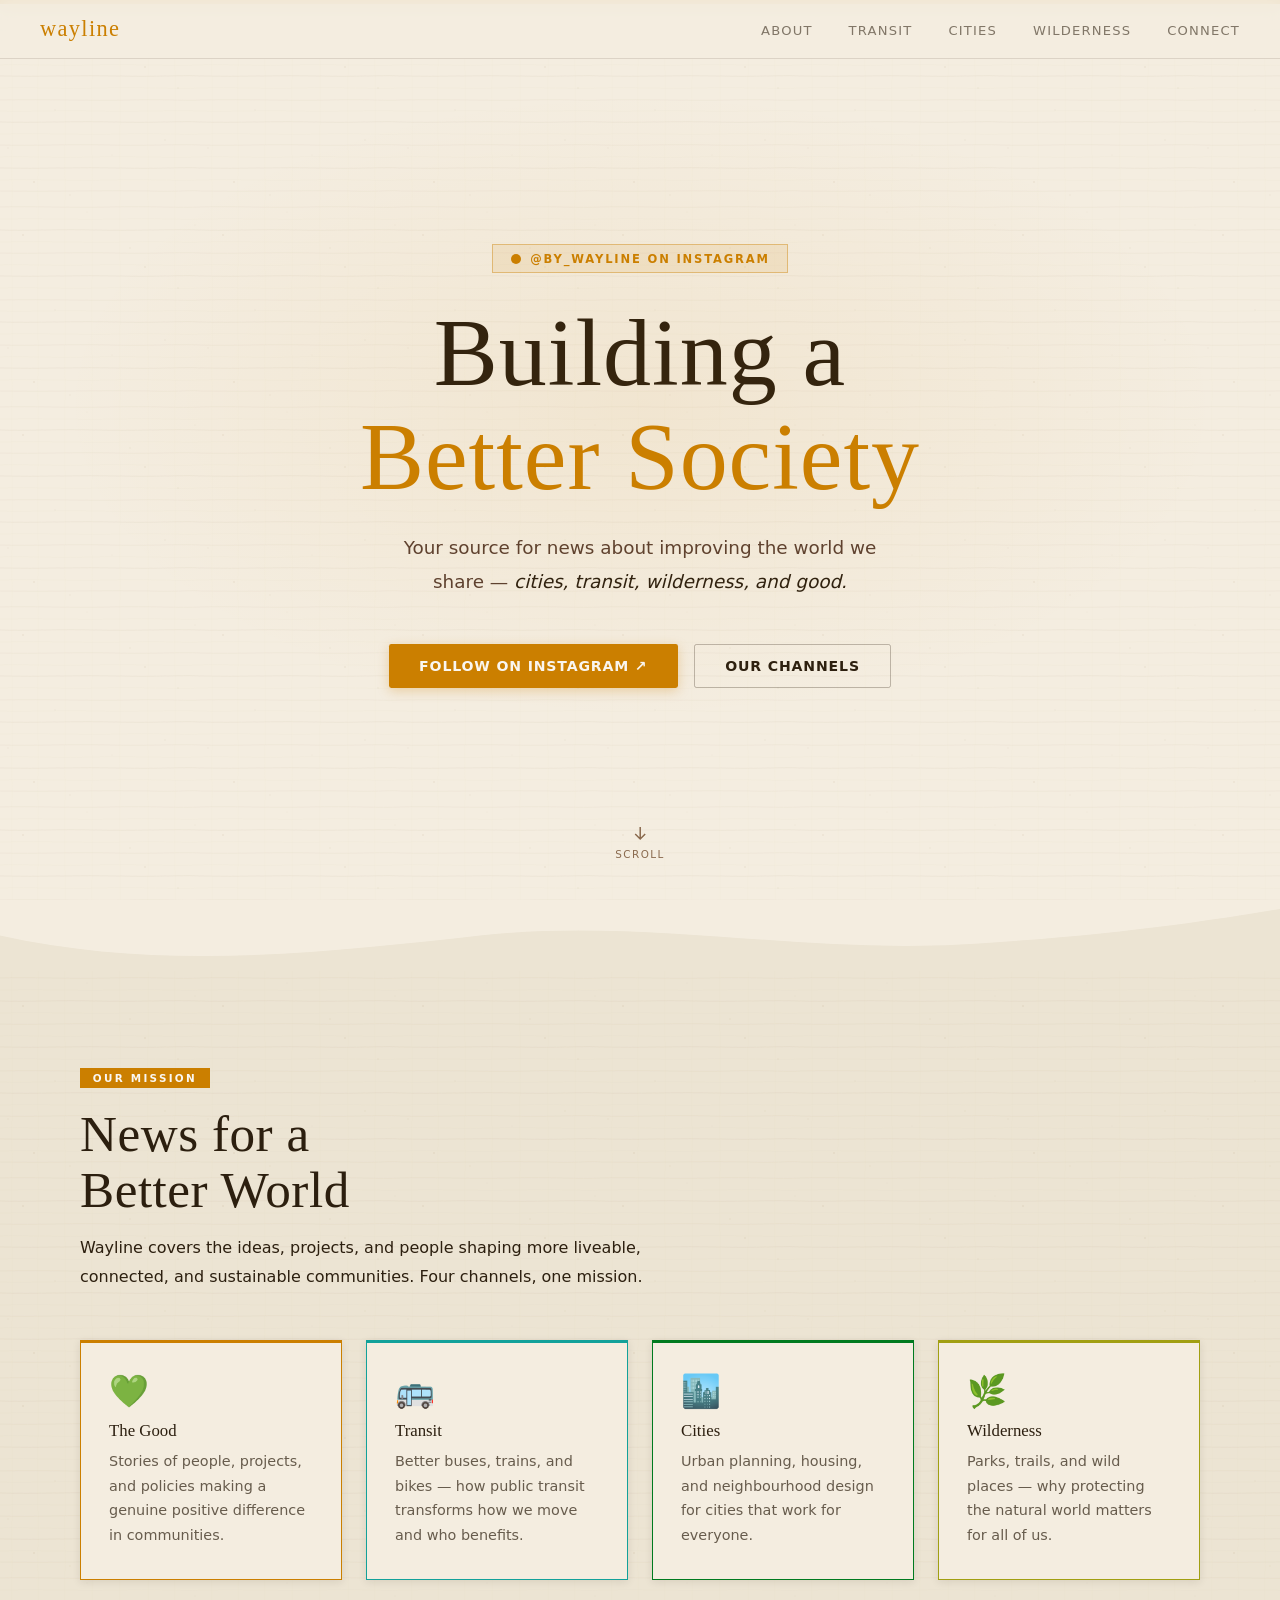
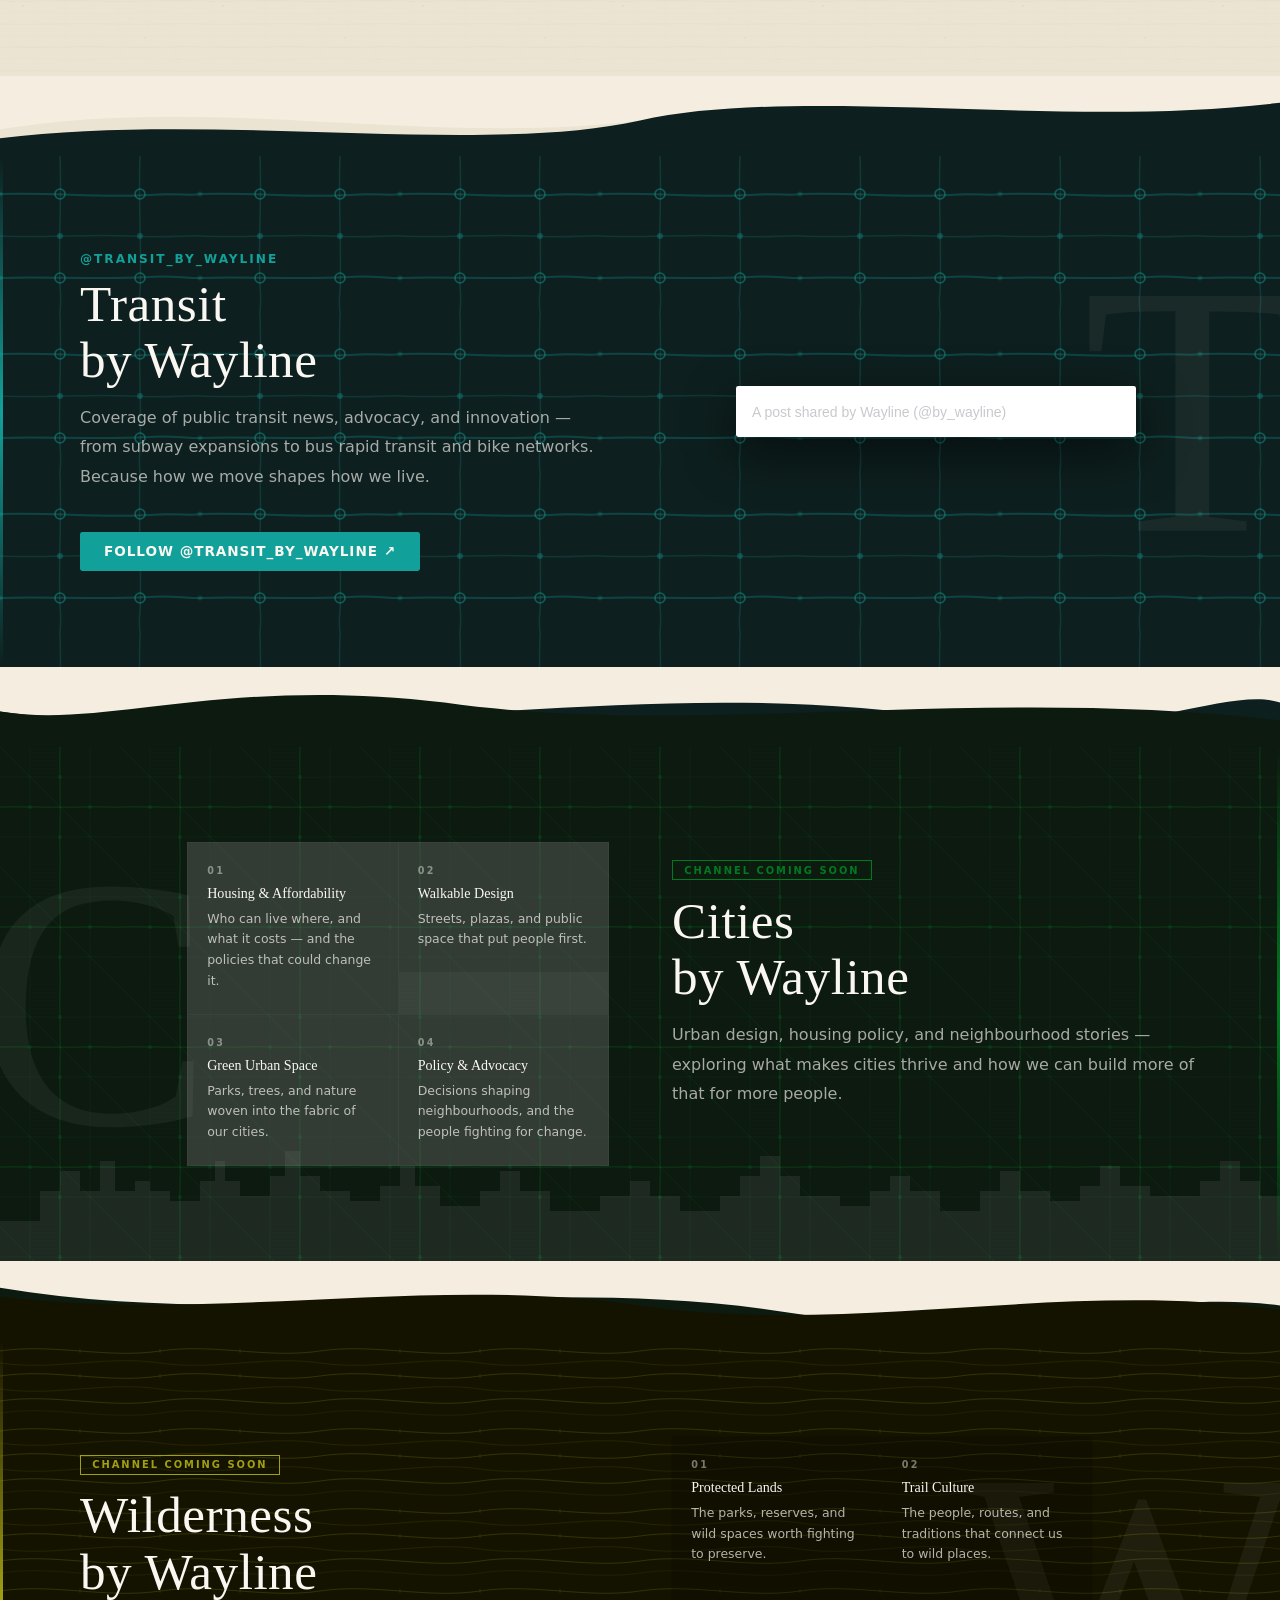
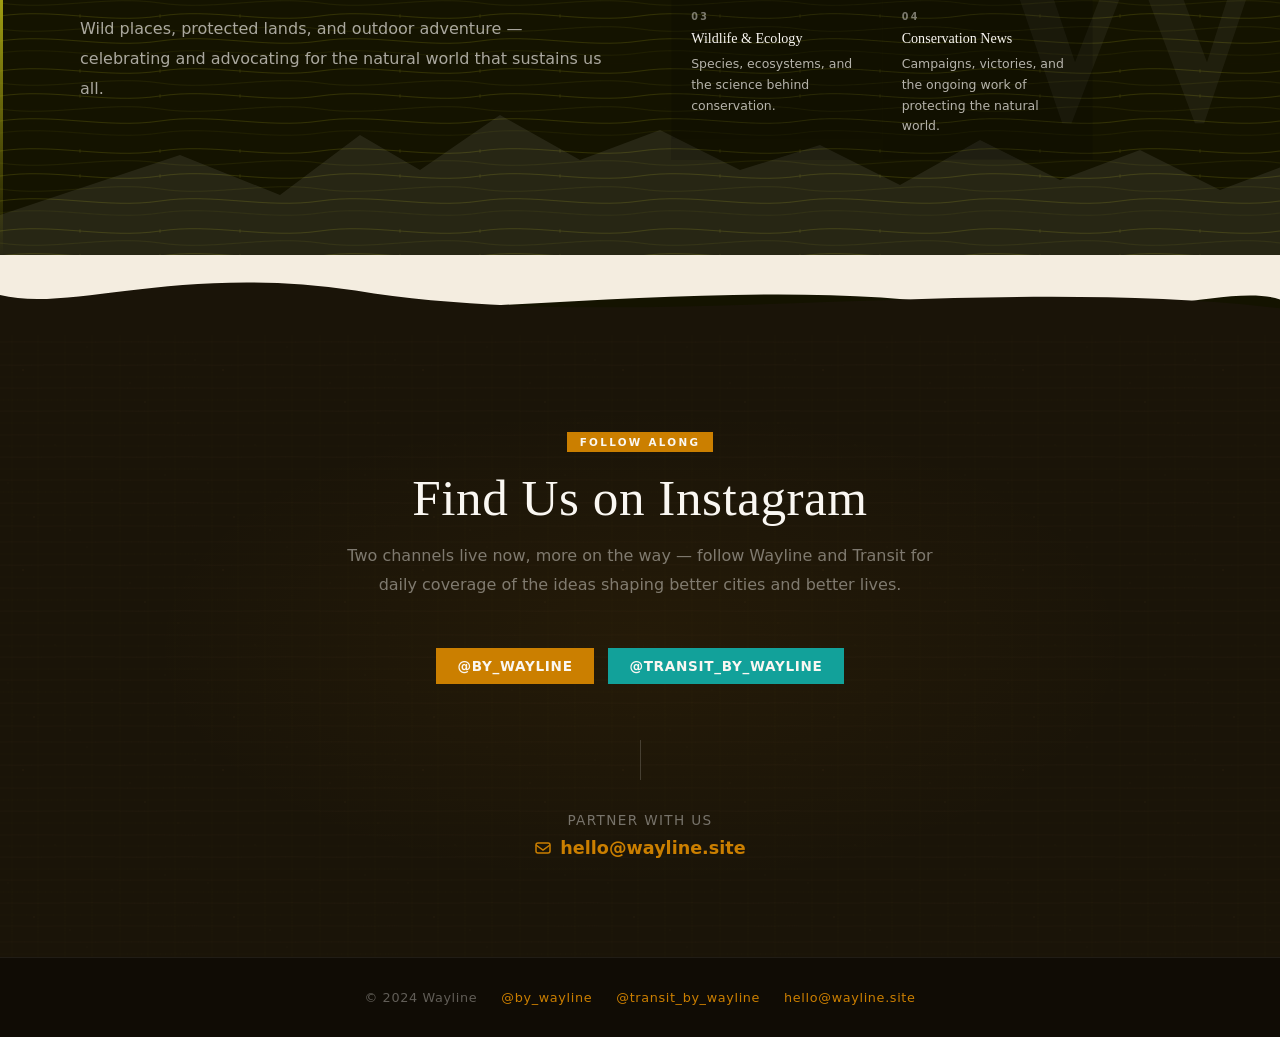
==== index.html @ b436264d "Complete paper-texture redesign: brand accent tokens, Cities/Wilderness content focus, security revi" ====
<!DOCTYPE html>
<html lang="en">
<head>
  <meta charset="UTF-8" />
  <meta name="viewport" content="width=device-width, initial-scale=1.0" />
  <!-- Security headers (where supported via meta) -->
  <meta http-equiv="Content-Security-Policy" content="default-src 'self'; script-src 'self' https://www.instagram.com; style-src 'self' 'unsafe-inline' https://fonts.googleapis.com; font-src 'self' https://fonts.gstatic.com; img-src 'self' https: data:; frame-src https://www.instagram.com; connect-src 'self'; object-src 'none'; base-uri 'self'; form-action 'self';" />
  <meta http-equiv="Referrer-Policy" content="strict-origin-when-cross-origin" />
  <title>Wayline — Building a Better Society</title>
  <meta name="description" content="Your source for news about building a better society 💚💙 — Cities, transit, wilderness, and good." />
  <meta property="og:title"       content="Wayline — Building a Better Society" />
  <meta property="og:description" content="Cities, transit, wilderness, and good. Follow Wayline on Instagram." />
  <meta property="og:url"         content="https://www.wayline.site" />
  <meta property="og:type"        content="website" />
  <link rel="canonical" href="https://www.wayline.site" />
  <link rel="preconnect" href="https://fonts.googleapis.com" />
  <link rel="preconnect" href="https://fonts.gstatic.com" crossorigin />
  <link href="https://fonts.googleapis.com/css2?family=Hermeneus+One&family=Gasoek+One&family=Skranji:wght@400;700&family=DM+Sans:ital,opsz,wght@0,9..40,300;0,9..40,400;0,9..40,500;0,9..40,700;1,9..40,400&display=swap" rel="stylesheet" />
  <link rel="stylesheet" href="style.css" />
</head>
<body>

  <!-- ===== Navigation ===== -->
  <nav>
    <span class="nav-logo">wayline</span>
    <ul class="nav-links">
      <li><a href="#about">About</a></li>
      <li><a href="#transit">Transit</a></li>
      <li><a href="#cities">Cities</a></li>
      <li><a href="#wilderness">Wilderness</a></li>
      <li><a href="#connect">Connect</a></li>
    </ul>
  </nav>

  <!-- ===== Hero ===== -->
  <section class="hero" id="top">
    <span class="hero-badge reveal">
      <svg width="12" height="12" viewBox="0 0 12 12" fill="currentColor" aria-hidden="true"><circle cx="6" cy="6" r="5"/></svg>
      @by_wayline on Instagram
    </span>
    <h1 class="reveal reveal-delay-1">
      Building a<br><span class="accent">Better Society</span>
    </h1>
    <p class="hero-tagline reveal reveal-delay-2">
      Your source for news about improving the world we share —
      <em>cities, transit, wilderness, and good.</em>
    </p>
    <div class="hero-cta reveal reveal-delay-3">
      <a href="https://www.instagram.com/by_wayline" target="_blank" rel="noopener noreferrer" class="btn btn-primary">
        Follow on Instagram ↗
      </a>
      <a href="#about" class="btn btn-ghost">Our Channels</a>
    </div>
    <div class="scroll-hint" aria-hidden="true">
      <svg viewBox="0 0 18 18" fill="none" stroke="currentColor" stroke-width="1.5">
        <path d="M9 3v12M4 10l5 5 5-5"/>
      </svg>
      scroll
    </div>
  </section>

  <!-- Wave: hero → about -->
  <div class="wave" aria-hidden="true">
    <svg viewBox="0 0 1440 80" xmlns="http://www.w3.org/2000/svg" preserveAspectRatio="none">
      <path d="M0,0 L0,40 C180,80 360,60 540,40 C720,20 900,60 1080,50 C1260,40 1380,20 1440,10 L1440,80 L0,80 Z" fill="#ece4d3"/>
    </svg>
  </div>

  <!-- ===== About / Mission ===== -->
  <section class="about" id="about">
    <div class="container">
      <div class="about-header">
        <span class="section-tag reveal" style="background:var(--wayline)">Our Mission</span>
        <h2 class="section-title reveal reveal-delay-1">
          News for a<br>Better World
        </h2>
        <p class="section-sub reveal reveal-delay-2">
          Wayline covers the ideas, projects, and people shaping more liveable, connected, and sustainable communities. Four channels, one mission.
        </p>
      </div>
      <div class="mission-grid">
        <div class="mission-card reveal reveal-delay-1" style="border-color:var(--wayline)">
          <div class="mission-icon">💚</div>
          <h3>The Good</h3>
          <p>Stories of people, projects, and policies making a genuine positive difference in communities.</p>
        </div>
        <div class="mission-card reveal reveal-delay-2" style="border-color:var(--transit)">
          <div class="mission-icon">🚌</div>
          <h3>Transit</h3>
          <p>Better buses, trains, and bikes — how public transit transforms how we move and who benefits.</p>
        </div>
        <div class="mission-card reveal reveal-delay-3" style="border-color:var(--cities)">
          <div class="mission-icon">🏙️</div>
          <h3>Cities</h3>
          <p>Urban planning, housing, and neighbourhood design for cities that work for everyone.</p>
        </div>
        <div class="mission-card reveal reveal-delay-4" style="border-color:var(--wilderness)">
          <div class="mission-icon">🌿</div>
          <h3>Wilderness</h3>
          <p>Parks, trails, and wild places — why protecting the natural world matters for all of us.</p>
        </div>
      </div>
    </div>
  </section>

  <!-- Wave: about → transit -->
  <div class="wave" aria-hidden="true">
    <svg viewBox="0 0 1440 90" xmlns="http://www.w3.org/2000/svg" preserveAspectRatio="none">
      <path d="M0,90 L0,60 C240,20 480,80 720,50 C960,20 1200,70 1440,30 L1440,90 Z" fill="#ece4d3"/>
      <path d="M0,90 L1440,90 L1440,30 C1200,60 900,10 720,50 C540,90 240,40 0,70 Z" fill="#0d1f1e"/>
    </svg>
  </div>

  <!-- ===== Transit by Wayline ===== -->
  <section class="brand-section transit-section" id="transit">
    <span class="brand-deco-letter" aria-hidden="true">T</span>
    <div class="container">
      <div class="brand-info">
        <p class="brand-handle reveal" style="color:var(--bg-transit-accent)">@transit_by_wayline</p>
        <h2 class="section-title transit-title reveal reveal-delay-1">Transit<br>by Wayline</h2>
        <p class="section-sub reveal reveal-delay-2">
          Coverage of public transit news, advocacy, and innovation — from subway expansions to bus rapid transit and bike networks. Because how we move shapes how we live.
        </p>
        <a href="https://www.instagram.com/transit_by_wayline" target="_blank" rel="noopener noreferrer"
           class="brand-link reveal reveal-delay-3" style="background:var(--bg-transit-accent)">
          Follow @transit_by_wayline ↗
        </a>
      </div>
      <div class="brand-embed reveal reveal-delay-2">
        <div class="embed-frame">
          <blockquote class="instagram-media" data-instgrm-captioned
            data-instgrm-permalink="https://www.instagram.com/p/DC-3gw5ss4G/?utm_source=ig_embed&utm_campaign=loading"
            data-instgrm-version="14">
            <div style="padding:16px;">
              <a href="https://www.instagram.com/p/DC-3gw5ss4G/?utm_source=ig_embed&utm_campaign=loading"
                 style="color:#c9c8cd;font-family:Arial,sans-serif;font-size:14px;font-style:normal;font-weight:normal;line-height:17px;text-decoration:none;"
                 target="_blank" rel="noopener noreferrer">A post shared by Wayline (@by_wayline)</a>
            </div>
          </blockquote>
        </div>
      </div>
    </div>
  </section>

  <!-- Wave: transit → cities -->
  <div class="wave" aria-hidden="true">
    <svg viewBox="0 0 1440 90" xmlns="http://www.w3.org/2000/svg" preserveAspectRatio="none">
      <path d="M0,0 L0,50 C360,100 720,0 1080,60 C1260,90 1380,20 1440,40 L1440,90 L0,90 Z" fill="#0d1f1e"/>
      <path d="M0,90 L1440,90 L1440,60 C1100,20 780,80 500,40 C250,10 120,70 0,50 Z" fill="#0d1a10"/>
    </svg>
  </div>

  <!-- ===== Cities by Wayline ===== -->
  <section class="brand-section cities-section flip" id="cities">
    <span class="brand-deco-letter" aria-hidden="true">C</span>

    <!-- Inline skyline silhouette -->
    <svg class="skyline-deco" viewBox="0 0 1440 120" preserveAspectRatio="none" fill="white" xmlns="http://www.w3.org/2000/svg" aria-hidden="true">
      <path d="M0,120 L0,80 L40,80 L40,50 L60,50 L60,30 L80,30 L80,50 L100,50 L100,20 L115,20 L115,50
               L135,50 L135,40 L150,40 L150,50 L170,50 L170,60 L200,60 L200,40 L215,40 L215,20
               L225,20 L225,40 L240,40 L240,55 L270,55 L270,35 L285,35 L285,10 L300,10 L300,35
               L320,35 L320,50 L350,50 L350,60 L380,60 L380,45 L400,45 L400,25 L415,25 L415,45
               L440,45 L440,65 L480,65 L480,50 L500,50 L500,30 L520,30 L520,50 L550,50 L550,70
               L600,70 L600,55 L630,55 L630,40 L650,40 L650,55 L680,55 L680,70 L720,70
               L720,55 L740,55 L740,35 L760,35 L760,15 L780,15 L780,35 L800,35 L800,55
               L840,55 L840,65 L870,65 L870,50 L890,50 L890,35 L910,35 L910,50 L940,50
               L940,70 L980,70 L980,50 L1000,50 L1000,30 L1020,30 L1020,50 L1050,50
               L1050,60 L1080,60 L1080,45 L1100,45 L1100,25 L1120,25 L1120,45 L1150,45
               L1150,55 L1200,55 L1200,40 L1220,40 L1220,20 L1240,20 L1240,40 L1260,40
               L1260,55 L1300,55 L1300,65 L1340,65 L1340,50 L1360,50 L1360,35 L1380,35
               L1380,50 L1400,50 L1400,80 L1440,80 L1440,120 Z"/>
    </svg>

    <div class="container">
      <div class="brand-info">
        <span class="channel-status reveal" style="color:var(--bg-cities-accent)">Channel coming soon</span>
        <h2 class="section-title cities-title reveal reveal-delay-1">Cities<br>by Wayline</h2>
        <p class="section-sub reveal reveal-delay-2">
          Urban design, housing policy, and neighbourhood stories — exploring what makes cities thrive and how we can build more of that for more people.
        </p>
      </div>
      <div class="content-pillars brand-embed reveal reveal-delay-2">
        <div class="pillar">
          <span class="pillar-num">01</span>
          <h4>Housing &amp; Affordability</h4>
          <p>Who can live where, and what it costs — and the policies that could change it.</p>
        </div>
        <div class="pillar">
          <span class="pillar-num">02</span>
          <h4>Walkable Design</h4>
          <p>Streets, plazas, and public space that put people first.</p>
        </div>
        <div class="pillar">
          <span class="pillar-num">03</span>
          <h4>Green Urban Space</h4>
          <p>Parks, trees, and nature woven into the fabric of our cities.</p>
        </div>
        <div class="pillar">
          <span class="pillar-num">04</span>
          <h4>Policy &amp; Advocacy</h4>
          <p>Decisions shaping neighbourhoods, and the people fighting for change.</p>
        </div>
      </div>
    </div>
  </section>

  <!-- Wave: cities → wilderness -->
  <div class="wave" aria-hidden="true">
    <svg viewBox="0 0 1440 90" xmlns="http://www.w3.org/2000/svg" preserveAspectRatio="none">
      <path d="M0,90 L0,30 C300,80 600,10 900,60 C1100,90 1300,30 1440,50 L1440,90 Z" fill="#0d1a10"/>
      <path d="M0,90 L1440,90 L1440,55 C1200,20 960,85 720,50 C480,15 240,70 0,40 Z" fill="#141300"/>
    </svg>
  </div>

  <!-- ===== Wilderness by Wayline ===== -->
  <section class="brand-section wilderness-section" id="wilderness">
    <span class="brand-deco-letter" aria-hidden="true">W</span>

    <!-- Inline mountain silhouette -->
    <svg class="mountain-deco" viewBox="0 0 1440 140" preserveAspectRatio="none" fill="white" xmlns="http://www.w3.org/2000/svg" aria-hidden="true">
      <path d="M0,140 L0,100 L180,40 L280,80 L360,20 L420,55 L500,0 L580,45 L660,15 L740,55
               L820,30 L900,70 L980,25 L1060,65 L1140,35 L1220,75 L1300,45 L1380,85 L1440,60
               L1440,140 Z"/>
    </svg>

    <div class="container">
      <div class="brand-info">
        <span class="channel-status reveal" style="color:var(--bg-wilderness-accent)">Channel coming soon</span>
        <h2 class="section-title reveal reveal-delay-1">Wilderness<br>by Wayline</h2>
        <p class="section-sub reveal reveal-delay-2">
          Wild places, protected lands, and outdoor adventure — celebrating and advocating for the natural world that sustains us all.
        </p>
      </div>
      <div class="content-pillars brand-embed reveal reveal-delay-2">
        <div class="pillar">
          <span class="pillar-num">01</span>
          <h4>Protected Lands</h4>
          <p>The parks, reserves, and wild spaces worth fighting to preserve.</p>
        </div>
        <div class="pillar">
          <span class="pillar-num">02</span>
          <h4>Trail Culture</h4>
          <p>The people, routes, and traditions that connect us to wild places.</p>
        </div>
        <div class="pillar">
          <span class="pillar-num">03</span>
          <h4>Wildlife &amp; Ecology</h4>
          <p>Species, ecosystems, and the science behind conservation.</p>
        </div>
        <div class="pillar">
          <span class="pillar-num">04</span>
          <h4>Conservation News</h4>
          <p>Campaigns, victories, and the ongoing work of protecting the natural world.</p>
        </div>
      </div>
    </div>
  </section>

  <!-- Wave: wilderness → connect -->
  <div class="wave" aria-hidden="true">
    <svg viewBox="0 0 1440 90" xmlns="http://www.w3.org/2000/svg" preserveAspectRatio="none">
      <path d="M0,0 L0,50 C400,100 800,10 1100,60 C1250,85 1380,30 1440,50 L1440,90 L0,90 Z" fill="#141300"/>
      <path d="M0,90 L1440,90 L1440,60 C1100,20 700,90 400,40 C200,10 80,65 0,45 Z" fill="#1a1408"/>
    </svg>
  </div>

  <!-- ===== Connect ===== -->
  <section class="connect-section" id="connect">
    <div class="container reveal">
      <span class="section-tag" style="background:var(--wayline)">Follow Along</span>
      <h2 class="section-title">Find Us on Instagram</h2>
      <p class="section-sub">
        Two channels live now, more on the way — follow Wayline and Transit for daily coverage of the ideas shaping better cities and better lives.
      </p>
      <div class="brands-row">
        <a href="https://www.instagram.com/by_wayline" target="_blank" rel="noopener noreferrer"
           class="brand-chip" style="background:var(--wayline)">
          @by_wayline
        </a>
        <a href="https://www.instagram.com/transit_by_wayline" target="_blank" rel="noopener noreferrer"
           class="brand-chip" style="background:var(--bg-transit-accent)">
          @transit_by_wayline
        </a>
      </div>
      <div class="connect-divider"></div>
      <p style="color:rgba(255,255,255,0.4);font-size:0.85rem;margin-bottom:0.6rem;letter-spacing:0.1em;text-transform:uppercase;">Partner with us</p>
      <a href="mailto:hello@wayline.site" class="email-link">
        <svg width="18" height="18" viewBox="0 0 18 18" fill="none" stroke="currentColor" stroke-width="1.5" aria-hidden="true">
          <rect x="2" y="4" width="14" height="10" rx="2"/>
          <path d="M2 6l7 5 7-5"/>
        </svg>
        hello@wayline.site
      </a>
    </div>
  </section>

  <!-- ===== Footer ===== -->
  <footer>
    <div class="footer-row">
      <span>© 2024 Wayline</span>
      <a href="https://www.instagram.com/by_wayline" target="_blank" rel="noopener noreferrer">@by_wayline</a>
      <a href="https://www.instagram.com/transit_by_wayline" target="_blank" rel="noopener noreferrer">@transit_by_wayline</a>
      <a href="mailto:hello@wayline.site">hello@wayline.site</a>
    </div>
  </footer>

  <!-- Instagram embed script -->
  <script async src="https://www.instagram.com/embed.js"></script>
  <!-- Scroll-reveal (external for CSP compliance) -->
  <script src="main.js" defer></script>

</body>
</html>
---- style.css ----
/* ============================================================
   WAYLINE.SITE  —  Main Stylesheet
   Paper-texture / architectural / grassroots aesthetic
   Brand colours:
     Wayline     #CB7F00
     Transit     #12A19A
     Cities      #007A1F
     Wilderness  #A19F12
   ============================================================ */

/* === Fonts === */
@import url('https://fonts.googleapis.com/css2?family=Hermeneus+One&family=Gasoek+One&family=Skranji:wght@400;700&family=DM+Sans:ital,opsz,wght@0,9..40,300;0,9..40,400;0,9..40,500;0,9..40,700;1,9..40,400&display=swap');

/* === Design tokens === */
:root {
  --wayline:       #CB7F00;
  --wayline-dark:  #9a5f00;
  --transit:       #12A19A;
  --transit-dark:  #0b6e69;
  --cities:        #007A1F;
  --cities-dark:   #005015;
  --wilderness:    #A19F12;
  --wilderness-dark: #6e6c0b;

  /* Paper palette */
  --paper:         #f4ede0;
  --paper-mid:     #ece4d3;
  --paper-dark:    #e0d5be;
  --ink:           #2c1f0f;
  --ink-mid:       #5c4030;
  --ink-light:     #8a6a4e;

  /* Section backgrounds (hard-coded brand darks) */
  --bg-hero:       #f4ede0;
  --bg-about:      #ece4d3;
  --bg-transit:    #0d1f1e;
  --bg-cities:     #0d1a10;
  --bg-wilderness: #141300;
  --bg-connect:    #1a1408;

  /* Brand accent colours (used for edge bars, buttons, handles) */
  --bg-transit-accent:    #12A19A;
  --bg-cities-accent:     #007A1F;
  --bg-wilderness-accent: #A19F12;

  --light: #f4ede0;
  --white: #faf7f2;
  --dark:  #2c1f0f;

  /* Hermeneus One — core Wayline display font */
  --font-display:  'Hermeneus One', Georgia, 'Times New Roman', serif;
  /* Gasoek One — Transit section */
  --font-transit:  'Gasoek One', 'Hermeneus One', serif;
  /* Skranji — Cities section (bold urban stencil; update if a specific typeface is confirmed) */
  --font-cities:   'Skranji', 'Hermeneus One', serif;
  /* DM Sans — body copy */
  --font-body:     'DM Sans', system-ui, sans-serif;

  /* Slightly less aggressive radii for an architectural/editorial feel */
  --radius-sm: 0.15rem;
  --radius:    0.35rem;
  --radius-lg: 0.6rem;

  --shadow-sm: 0 2px 8px rgba(44,31,15,0.10);
  --shadow:    0 6px 20px rgba(44,31,15,0.14);
  --shadow-lg: 0 16px 40px rgba(44,31,15,0.2);
}

/* === Reset === */
*, *::before, *::after { box-sizing: border-box; margin: 0; padding: 0; }
html { scroll-behavior: smooth; }
body {
  font-family: var(--font-body);
  background: var(--paper);
  color: var(--ink);
  overflow-x: hidden;
}
a { color: inherit; text-decoration: none; }
img, svg { display: block; }

/* ============================================================
   NAVIGATION  — parchment / editorial masthead
   ============================================================ */
nav {
  position: fixed;
  inset: 0 0 auto 0;
  z-index: 200;
  display: flex;
  align-items: center;
  justify-content: space-between;
  padding: 1rem 2.5rem;
  background: rgba(244,237,224,0.93);
  backdrop-filter: blur(8px);
  border-bottom: 1.5px solid rgba(44,31,15,0.12);
}

.nav-logo {
  font-family: var(--font-display);
  font-size: 1.4rem;
  font-weight: 400;
  letter-spacing: 0.06em;
  color: var(--wayline);
}

.nav-links {
  display: flex;
  gap: 2.25rem;
  list-style: none;
}

.nav-links a {
  font-family: var(--font-body);
  font-size: 0.82rem;
  font-weight: 500;
  letter-spacing: 0.09em;
  color: rgba(44,31,15,0.58);
  transition: color 0.2s;
  text-transform: uppercase;
}
.nav-links a:hover { color: var(--wayline); }

/* ============================================================
   REVEAL ANIMATION (IntersectionObserver)
   ============================================================ */
.reveal {
  opacity: 0;
  transform: translateY(22px);
  transition: opacity 0.8s cubic-bezier(0.22,1,0.36,1),
              transform 0.8s cubic-bezier(0.22,1,0.36,1);
}
.reveal.visible { opacity: 1; transform: none; }
.reveal-delay-1 { transition-delay: 0.1s; }
.reveal-delay-2 { transition-delay: 0.22s; }
.reveal-delay-3 { transition-delay: 0.36s; }
.reveal-delay-4 { transition-delay: 0.5s; }

/* ============================================================
   HERO  — warm paper with dark ink
   ============================================================ */
.hero {
  position: relative;
  min-height: 100vh;
  background-color: var(--bg-hero);
  background-image: url('patterns/hero.svg');
  background-repeat: repeat;
  background-size: 200px 200px;
  display: flex;
  flex-direction: column;
  align-items: center;
  justify-content: center;
  text-align: center;
  padding: 7rem 2rem 5rem;
  overflow: hidden;
}

/* Warm amber wash from above */
.hero::before {
  content: '';
  position: absolute;
  inset: 0;
  background: radial-gradient(ellipse 65% 50% at 50% 45%,
    rgba(203,127,0,0.07) 0%,
    transparent 70%);
  pointer-events: none;
}

/* Amber rule at top — like a broadsheet masthead line */
.hero::after {
  content: '';
  position: absolute;
  top: 0; left: 0; right: 0;
  height: 4px;
  background: var(--wayline);
}

.hero-badge {
  display: inline-flex;
  align-items: center;
  gap: 0.5rem;
  background: rgba(203,127,0,0.1);
  border: 1.5px solid rgba(203,127,0,0.4);
  color: var(--wayline);
  font-family: var(--font-body);
  font-size: 0.72rem;
  font-weight: 600;
  letter-spacing: 0.16em;
  text-transform: uppercase;
  padding: 0.4rem 1.1rem;
  border-radius: 0;
  margin-bottom: 1.75rem;
}

.hero h1 {
  font-family: var(--font-display);
  font-size: clamp(2.8rem, 8vw, 6rem);
  font-weight: 400;
  color: var(--ink);
  line-height: 1.08;
  letter-spacing: 0.01em;
  margin-bottom: 1.4rem;
}

.hero h1 .accent { color: var(--wayline); }

.hero-tagline {
  font-size: clamp(0.95rem, 2vw, 1.15rem);
  color: var(--ink-mid);
  max-width: 500px;
  line-height: 1.85;
  margin-bottom: 2.8rem;
}

.hero-tagline em {
  font-style: italic;
  color: var(--ink);
}

.hero-cta {
  display: flex;
  gap: 1rem;
  flex-wrap: wrap;
  justify-content: center;
}

/* Scroll indicator */
.scroll-hint {
  position: absolute;
  bottom: 2.5rem;
  left: 50%;
  transform: translateX(-50%);
  display: flex;
  flex-direction: column;
  align-items: center;
  gap: 0.4rem;
  color: var(--ink-light);
  font-size: 0.65rem;
  letter-spacing: 0.14em;
  text-transform: uppercase;
  animation: bounce 2.2s ease-in-out infinite;
}
.scroll-hint svg { width: 18px; height: 18px; }

@keyframes bounce {
  0%, 100% { transform: translateX(-50%) translateY(0); }
  50%        { transform: translateX(-50%) translateY(7px); }
}

/* ============================================================
   BUTTONS
   ============================================================ */
.btn {
  display: inline-flex;
  align-items: center;
  gap: 0.5rem;
  padding: 0.82rem 1.9rem;
  border-radius: var(--radius-sm);
  font-family: var(--font-body);
  font-weight: 600;
  font-size: 0.88rem;
  letter-spacing: 0.06em;
  transition: transform 0.2s, box-shadow 0.2s, background 0.2s;
  cursor: pointer;
  text-transform: uppercase;
}
.btn:hover { transform: translateY(-2px); }

.btn-primary {
  background: var(--wayline);
  color: var(--white);
  box-shadow: 0 3px 12px rgba(203,127,0,0.28);
}
.btn-primary:hover {
  background: #d98a00;
  box-shadow: 0 6px 20px rgba(203,127,0,0.38);
}

.btn-ghost {
  border: 1.5px solid rgba(44,31,15,0.28);
  color: var(--ink);
  background: transparent;
}
.btn-ghost:hover {
  border-color: var(--wayline);
  color: var(--wayline);
}

/* ============================================================
   WAVE DIVIDERS
   ============================================================ */
.wave { display: block; width: 100%; overflow: hidden; line-height: 0; }
.wave svg { display: block; width: 100%; }

/* ============================================================
   UTILITY
   ============================================================ */
.container { max-width: 1120px; margin: 0 auto; }

.section-tag {
  display: inline-block;
  font-family: var(--font-body);
  font-size: 0.65rem;
  font-weight: 700;
  letter-spacing: 0.22em;
  text-transform: uppercase;
  padding: 0.25rem 0.8rem;
  border-radius: 0;
  margin-bottom: 1.1rem;
  color: var(--white);
}

.section-title {
  font-family: var(--font-display);
  font-size: clamp(2rem, 5vw, 3.2rem);
  font-weight: 400;
  line-height: 1.1;
  letter-spacing: 0.01em;
  margin-bottom: 0.9rem;
}

.section-sub {
  font-size: 1rem;
  line-height: 1.85;
  max-width: 600px;
  opacity: 0.8;
  margin-bottom: 2.5rem;
}

/* ============================================================
   ABOUT / MISSION  — paper mid-tone
   ============================================================ */
.about {
  padding: 6rem 2rem;
  background: var(--bg-about);
  background-image: url('patterns/hero.svg');
  background-repeat: repeat;
  background-size: 200px 200px;
  position: relative;
}

.about-header { margin-bottom: 3rem; }

.mission-grid {
  display: grid;
  grid-template-columns: repeat(auto-fit, minmax(230px, 1fr));
  gap: 1.5rem;
}

.mission-card {
  background: var(--paper);
  border-radius: 0;
  padding: 2rem 1.75rem;
  box-shadow: var(--shadow-sm);
  border-top: 3px solid var(--wayline);
  border-left: 1px solid rgba(44,31,15,0.1);
  border-right: 1px solid rgba(44,31,15,0.1);
  border-bottom: 1px solid rgba(44,31,15,0.1);
  position: relative;
  overflow: hidden;
  transition: transform 0.25s, box-shadow 0.25s;
}
.mission-card:hover { transform: translateY(-4px); box-shadow: var(--shadow); }

.mission-icon { font-size: 2rem; margin-bottom: 0.9rem; line-height: 1; }
.mission-card h3 {
  font-family: var(--font-display);
  font-size: 1.05rem;
  font-weight: 400;
  margin-bottom: 0.5rem;
  color: var(--ink);
}
.mission-card p { font-size: 0.9rem; line-height: 1.7; opacity: 0.7; }

/* ============================================================
   BRAND SECTIONS  (shared base)
   ============================================================ */
.brand-section {
  position: relative;
  padding: 6rem 2rem;
  overflow: hidden;
}

/* Paper grain overlay on dark brand sections */
.brand-section::after {
  content: '';
  position: absolute;
  inset: 0;
  background-image: url('patterns/hero.svg');
  background-repeat: repeat;
  background-size: 200px 200px;
  opacity: 0.12;
  pointer-events: none;
  z-index: 0;
}

.brand-section .container {
  display: grid;
  grid-template-columns: 1fr 1fr;
  gap: 4rem;
  align-items: center;
  position: relative;
  z-index: 1;
}

.brand-section.flip .container { direction: rtl; }
.brand-section.flip .container > * { direction: ltr; }

/* Large decorative background letter */
.brand-deco-letter {
  position: absolute;
  font-family: var(--font-display);
  font-weight: 400;
  font-size: 28vw;
  line-height: 1;
  letter-spacing: 0.01em;
  opacity: 0.05;
  pointer-events: none;
  user-select: none;
  right: -2vw;
  top: 50%;
  transform: translateY(-50%);
  color: currentColor;
  z-index: 0;
}
.brand-section.flip .brand-deco-letter {
  right: auto;
  left: -2vw;
}

.brand-handle {
  font-family: var(--font-body);
  font-size: 0.76rem;
  font-weight: 600;
  letter-spacing: 0.16em;
  text-transform: uppercase;
  opacity: 0.65;
  margin-bottom: 0.6rem;
}

.brand-info .section-title { color: var(--white); }
.brand-info .section-sub { color: rgba(250,247,242,0.65); }

.brand-link {
  display: inline-flex;
  align-items: center;
  gap: 0.5rem;
  font-family: var(--font-body);
  font-weight: 600;
  font-size: 0.85rem;
  letter-spacing: 0.07em;
  text-transform: uppercase;
  padding: 0.72rem 1.5rem;
  border-radius: var(--radius-sm);
  color: var(--white);
  transition: transform 0.2s, box-shadow 0.2s, filter 0.2s;
}
.brand-link:hover {
  transform: translateY(-2px);
  filter: brightness(1.12);
  box-shadow: 0 8px 24px rgba(0,0,0,0.3);
}

/* Embed wrapper */
.brand-embed {
  display: flex;
  justify-content: center;
  align-items: flex-start;
}

.embed-frame {
  width: 100%;
  max-width: 400px;
  border-radius: var(--radius-sm);
  overflow: hidden;
  box-shadow: 0 16px 48px rgba(0,0,0,0.5);
  background: #fff;
  transition: transform 0.3s, box-shadow 0.3s;
}
.embed-frame:hover {
  transform: translateY(-4px) scale(1.01);
  box-shadow: 0 24px 64px rgba(0,0,0,0.6);
}

.embed-frame blockquote {
  margin: 0 !important;
  width: 100% !important;
  max-width: 100% !important;
  min-width: 0 !important;
  border-radius: 0 !important;
  box-shadow: none !important;
}

/* ============================================================
   CONTENT PILLARS  — replaces embed for unreserved channels
   ============================================================ */
.content-pillars {
  display: grid;
  grid-template-columns: 1fr 1fr;
  gap: 1px;
  width: 100%;
  max-width: 420px;
  background: rgba(255,255,255,0.18);
  outline: 1px solid rgba(255,255,255,0.18);
}

.pillar {
  padding: 1.4rem 1.2rem;
  background: rgba(0,0,0,0.12);
}

.pillar-num {
  display: block;
  font-family: var(--font-body);
  font-size: 0.6rem;
  font-weight: 700;
  letter-spacing: 0.25em;
  text-transform: uppercase;
  opacity: 0.45;
  margin-bottom: 0.55rem;
}

.pillar h4 {
  font-family: var(--font-display);
  font-size: 0.88rem;
  font-weight: 400;
  margin-bottom: 0.4rem;
  line-height: 1.25;
}

.pillar p {
  font-size: 0.78rem;
  line-height: 1.65;
  opacity: 0.7;
}

/* Wilderness dark-text overrides for pillars */
.wilderness-section .content-pillars {
  background: rgba(0,0,0,0.12);
  outline-color: rgba(0,0,0,0.12);
}
.wilderness-section .pillar {
  background: rgba(0,0,0,0.08);
}

/* "Channel coming soon" badge */
.channel-status {
  display: inline-block;
  font-family: var(--font-body);
  font-size: 0.62rem;
  font-weight: 700;
  letter-spacing: 0.2em;
  text-transform: uppercase;
  padding: 0.22rem 0.7rem;
  border: 1.5px solid currentColor;
  opacity: 0.55;
  margin-bottom: 0.8rem;
}

/* ============================================================
   TRANSIT SECTION  — dark teal bg, white text, teal accent bar
   ============================================================ */
.transit-section {
  background-color: var(--bg-transit);
  background-image: url('patterns/transit.svg');
  background-repeat: repeat;
  background-size: 200px 160px;
  color: var(--white);
}

.transit-section::before {
  content: '';
  position: absolute;
  top: 0; bottom: 0; left: 0;
  width: 3px;
  background: linear-gradient(180deg, transparent, var(--bg-transit-accent), transparent);
  z-index: 1;
}

.transit-title {
  font-family: var(--font-transit);
}

/* ============================================================
   CITIES SECTION  — dark green bg, white text, green accent bar
   ============================================================ */
.cities-section {
  background-color: var(--bg-cities);
  background-image: url('patterns/cities.svg');
  background-repeat: repeat;
  background-size: 120px 120px;
  color: var(--white);
}

.cities-section::before {
  content: '';
  position: absolute;
  top: 0; bottom: 0; right: 0;
  width: 3px;
  background: linear-gradient(180deg, transparent, var(--bg-cities-accent), transparent);
  z-index: 1;
}

.cities-title {
  font-family: var(--font-cities);
}

/* City skyline silhouette at base */
.skyline-deco {
  position: absolute;
  bottom: 0; left: 0; right: 0;
  height: 120px;
  opacity: 0.07;
  pointer-events: none;
  z-index: 0;
}

/* ============================================================
   WILDERNESS SECTION  — dark olive bg, white text, olive accent bar
   ============================================================ */
.wilderness-section {
  background-color: var(--bg-wilderness);
  background-image: url('patterns/wilderness.svg');
  background-repeat: repeat;
  background-size: 320px 80px;
  color: var(--white);
}

.wilderness-section::before {
  content: '';
  position: absolute;
  top: 0; bottom: 0; left: 0;
  width: 3px;
  background: linear-gradient(180deg, transparent, var(--bg-wilderness-accent), transparent);
  z-index: 1;
}

/* Mountain silhouette at base */
.mountain-deco {
  position: absolute;
  bottom: 0; left: 0; right: 0;
  height: 140px;
  opacity: 0.08;
  pointer-events: none;
  z-index: 0;
}

/* ============================================================
   CONNECT SECTION
   ============================================================ */
.connect-section {
  position: relative;
  padding: 6rem 2rem;
  background-color: var(--bg-connect);
  background-image: url('patterns/hero.svg');
  background-repeat: repeat;
  background-size: 200px 200px;
  color: var(--white);
  text-align: center;
  overflow: hidden;
}

/* Warm amber glow */
.connect-section::before {
  content: '';
  position: absolute;
  inset: 0;
  background: radial-gradient(ellipse 55% 55% at 50% 50%,
    rgba(203,127,0,0.06) 0%, transparent 70%);
  pointer-events: none;
  z-index: 0;
}

.connect-section .container { position: relative; z-index: 1; }
.connect-section .section-title { color: var(--white); }
.connect-section .section-sub   { color: rgba(250,247,242,0.55); margin: 0 auto 3rem; }

.brands-row {
  display: flex;
  flex-wrap: wrap;
  justify-content: center;
  gap: 0.85rem;
  margin-bottom: 3.5rem;
}

.brand-chip {
  display: inline-flex;
  align-items: center;
  gap: 0.45rem;
  padding: 0.65rem 1.35rem;
  border-radius: 0;
  font-family: var(--font-body);
  font-weight: 600;
  font-size: 0.85rem;
  letter-spacing: 0.05em;
  text-transform: uppercase;
  color: var(--white);
  transition: transform 0.2s, box-shadow 0.2s, filter 0.2s;
}
.brand-chip:hover {
  transform: translateY(-3px);
  filter: brightness(1.15);
  box-shadow: 0 8px 20px rgba(0,0,0,0.35);
}

.connect-divider {
  width: 1px;
  height: 40px;
  background: rgba(250,247,242,0.18);
  margin: 0 auto 2rem;
}

.email-link {
  display: inline-flex;
  align-items: center;
  gap: 0.5rem;
  color: var(--wayline);
  font-family: var(--font-body);
  font-weight: 600;
  font-size: 1.1rem;
  transition: opacity 0.2s;
}
.email-link:hover { opacity: 0.78; }

/* ============================================================
   FOOTER
   ============================================================ */
footer {
  background: #100c05;
  border-top: 1px solid rgba(250,247,242,0.07);
  color: rgba(250,247,242,0.35);
  text-align: center;
  padding: 2rem;
  font-size: 0.8rem;
  font-family: var(--font-body);
  letter-spacing: 0.05em;
}
footer a { color: var(--wayline); transition: opacity 0.2s; }
footer a:hover { opacity: 0.75; }
footer .footer-row { display: flex; flex-wrap: wrap; justify-content: center; gap: 1.5rem; }

/* ============================================================
   RESPONSIVE
   ============================================================ */
@media (max-width: 820px) {
  .brand-section .container { grid-template-columns: 1fr; gap: 2.5rem; }
  .brand-section.flip .container { direction: ltr; }
  .brand-deco-letter { display: none; }
  .nav-links { display: none; }
  .hero h1 { font-size: 2.6rem; }
  .content-pillars { max-width: 100%; }
}

@media (max-width: 480px) {
  nav { padding: 0.9rem 1.25rem; }
  .about, .brand-section, .connect-section { padding: 4rem 1.25rem; }
  .hero { padding: 6rem 1.25rem 4rem; }
  .content-pillars { grid-template-columns: 1fr; }
}
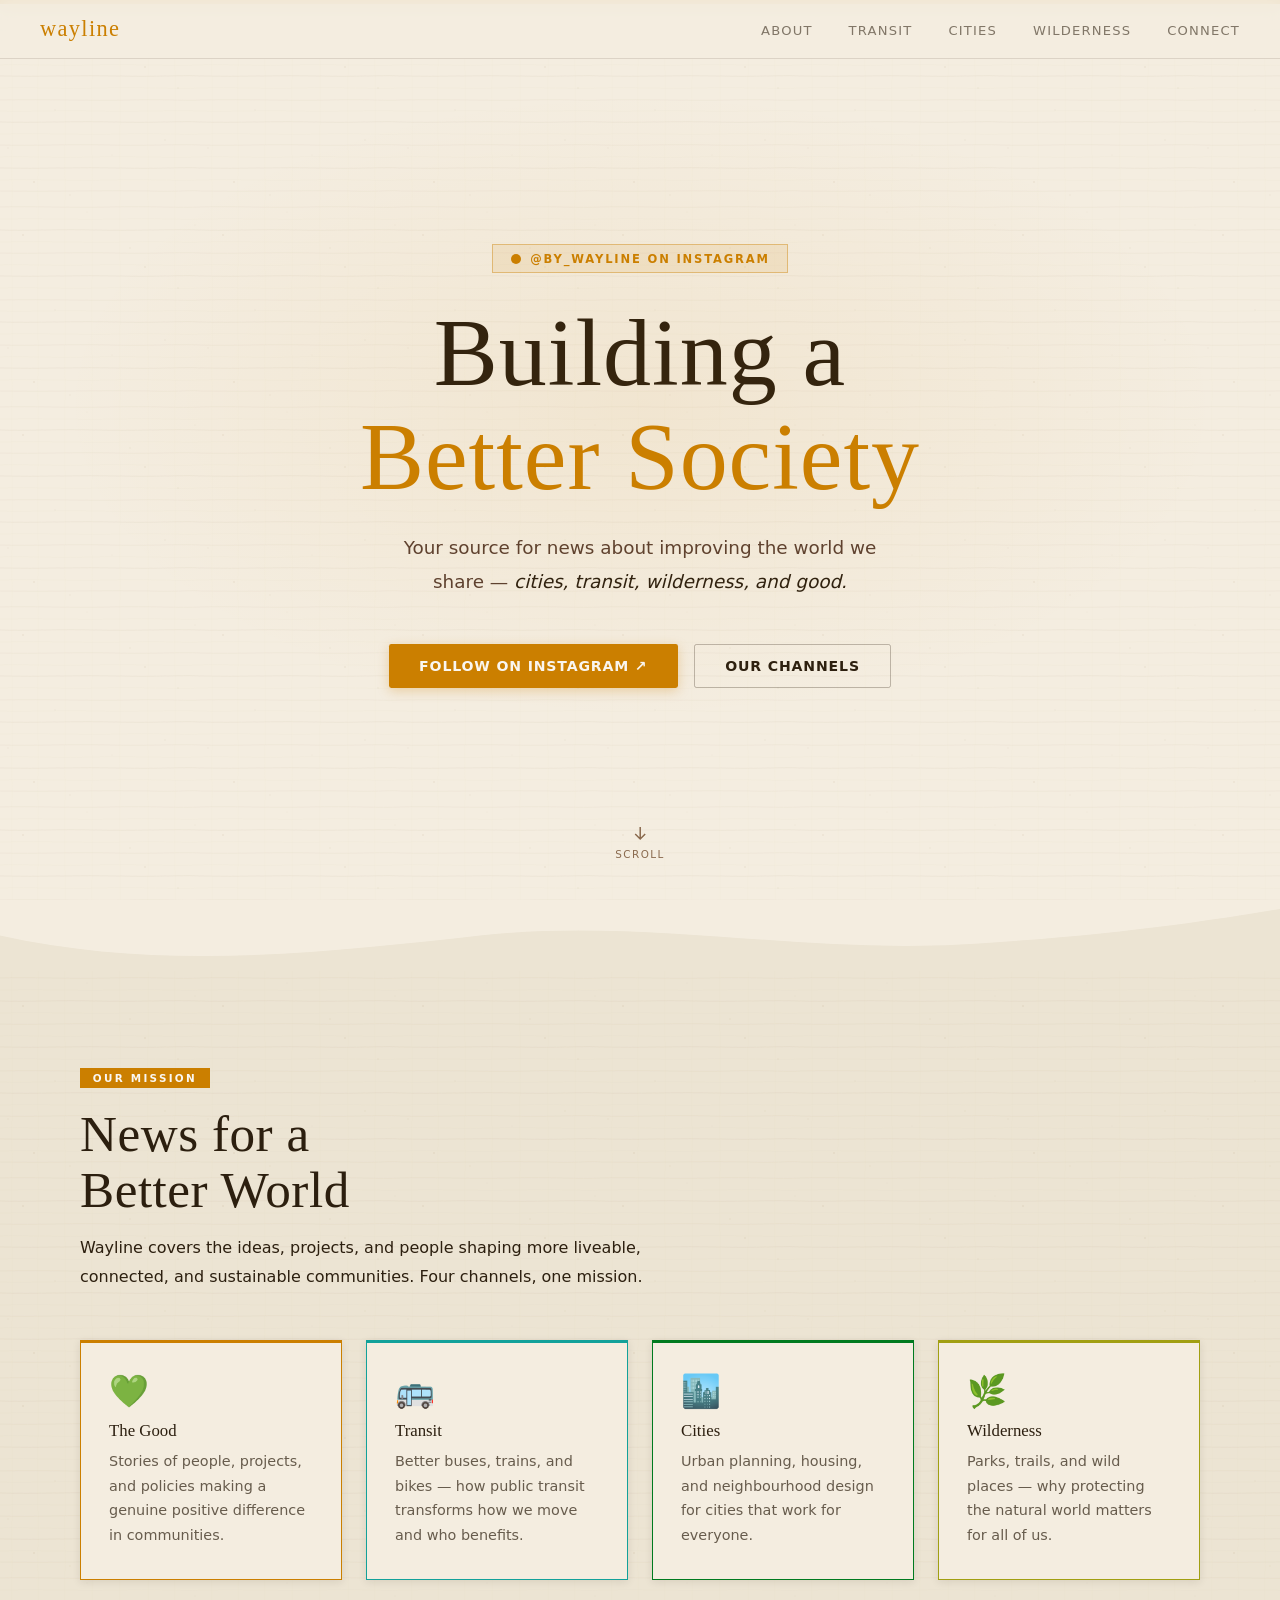
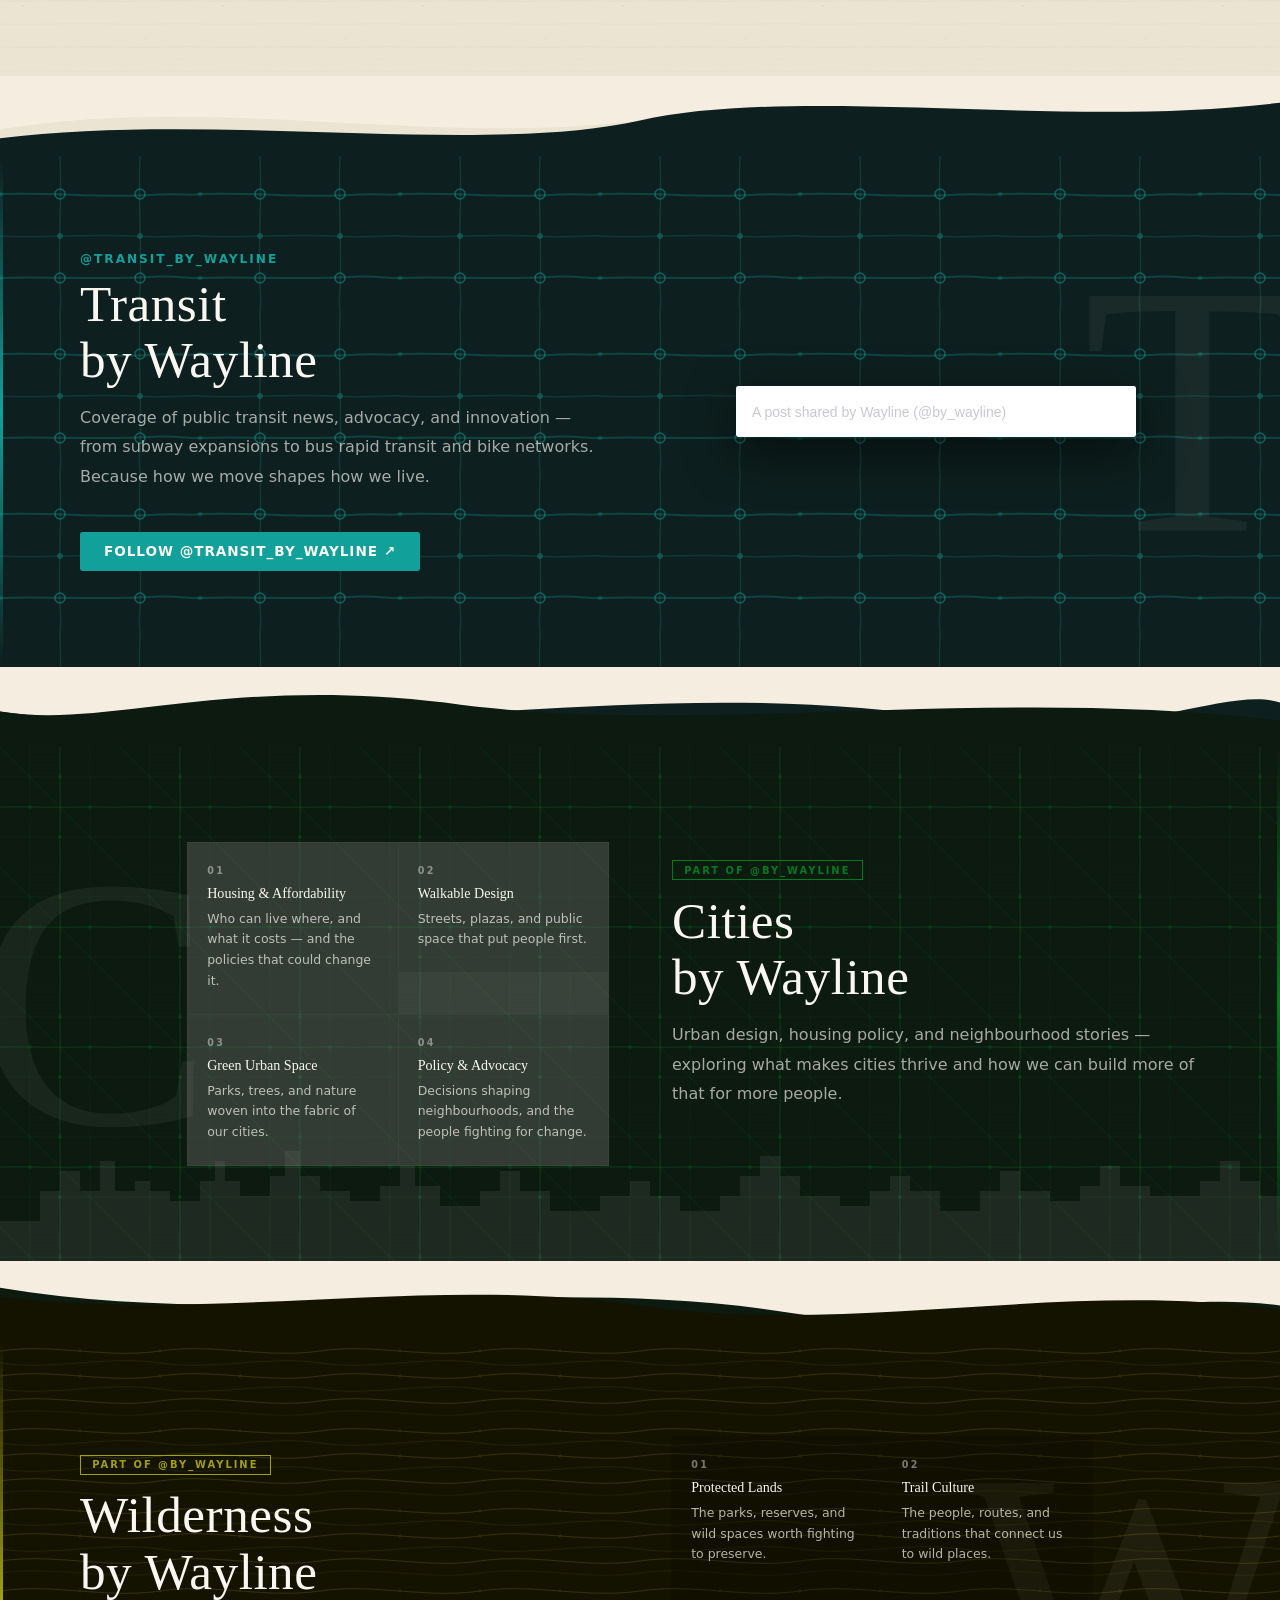
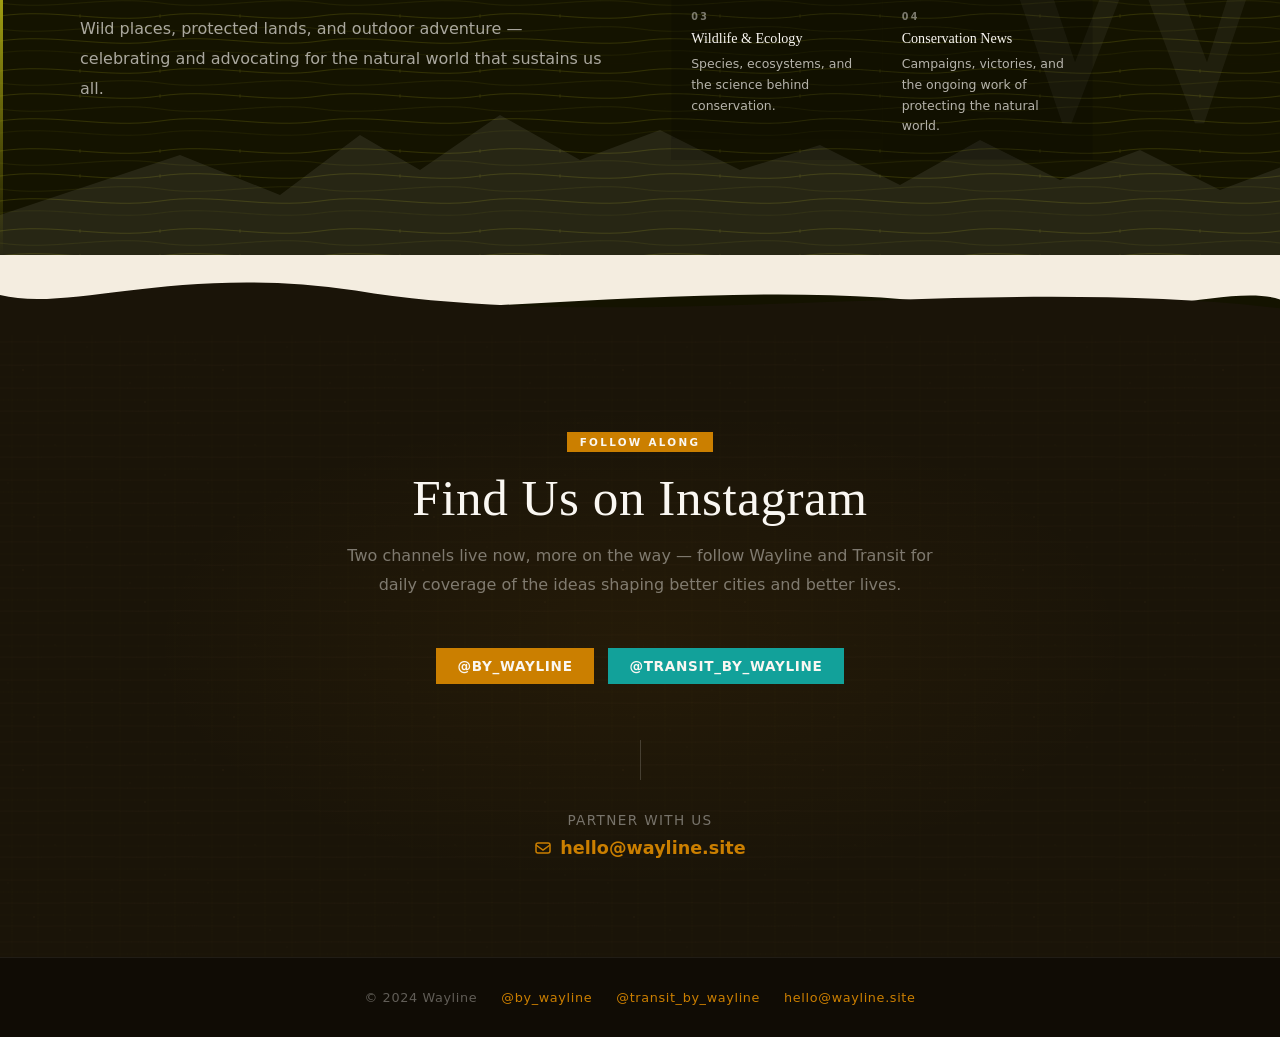
==== commit fc61445b: "Update index.html" ====
--- a/index.html
+++ b/index.html
@@ -173,7 +173,7 @@
 
     <div class="container">
       <div class="brand-info">
-        <span class="channel-status reveal" style="color:var(--bg-cities-accent)">Channel coming soon</span>
+        <span class="channel-status reveal" style="color:var(--bg-cities-accent)">Part of @by_wayline</span>
         <h2 class="section-title cities-title reveal reveal-delay-1">Cities<br>by Wayline</h2>
         <p class="section-sub reveal reveal-delay-2">
           Urban design, housing policy, and neighbourhood stories — exploring what makes cities thrive and how we can build more of that for more people.
@@ -225,7 +225,7 @@
 
     <div class="container">
       <div class="brand-info">
-        <span class="channel-status reveal" style="color:var(--bg-wilderness-accent)">Channel coming soon</span>
+        <span class="channel-status reveal" style="color:var(--bg-wilderness-accent)">Part of @by_wayline</span>
         <h2 class="section-title reveal reveal-delay-1">Wilderness<br>by Wayline</h2>
         <p class="section-sub reveal reveal-delay-2">
           Wild places, protected lands, and outdoor adventure — celebrating and advocating for the natural world that sustains us all.
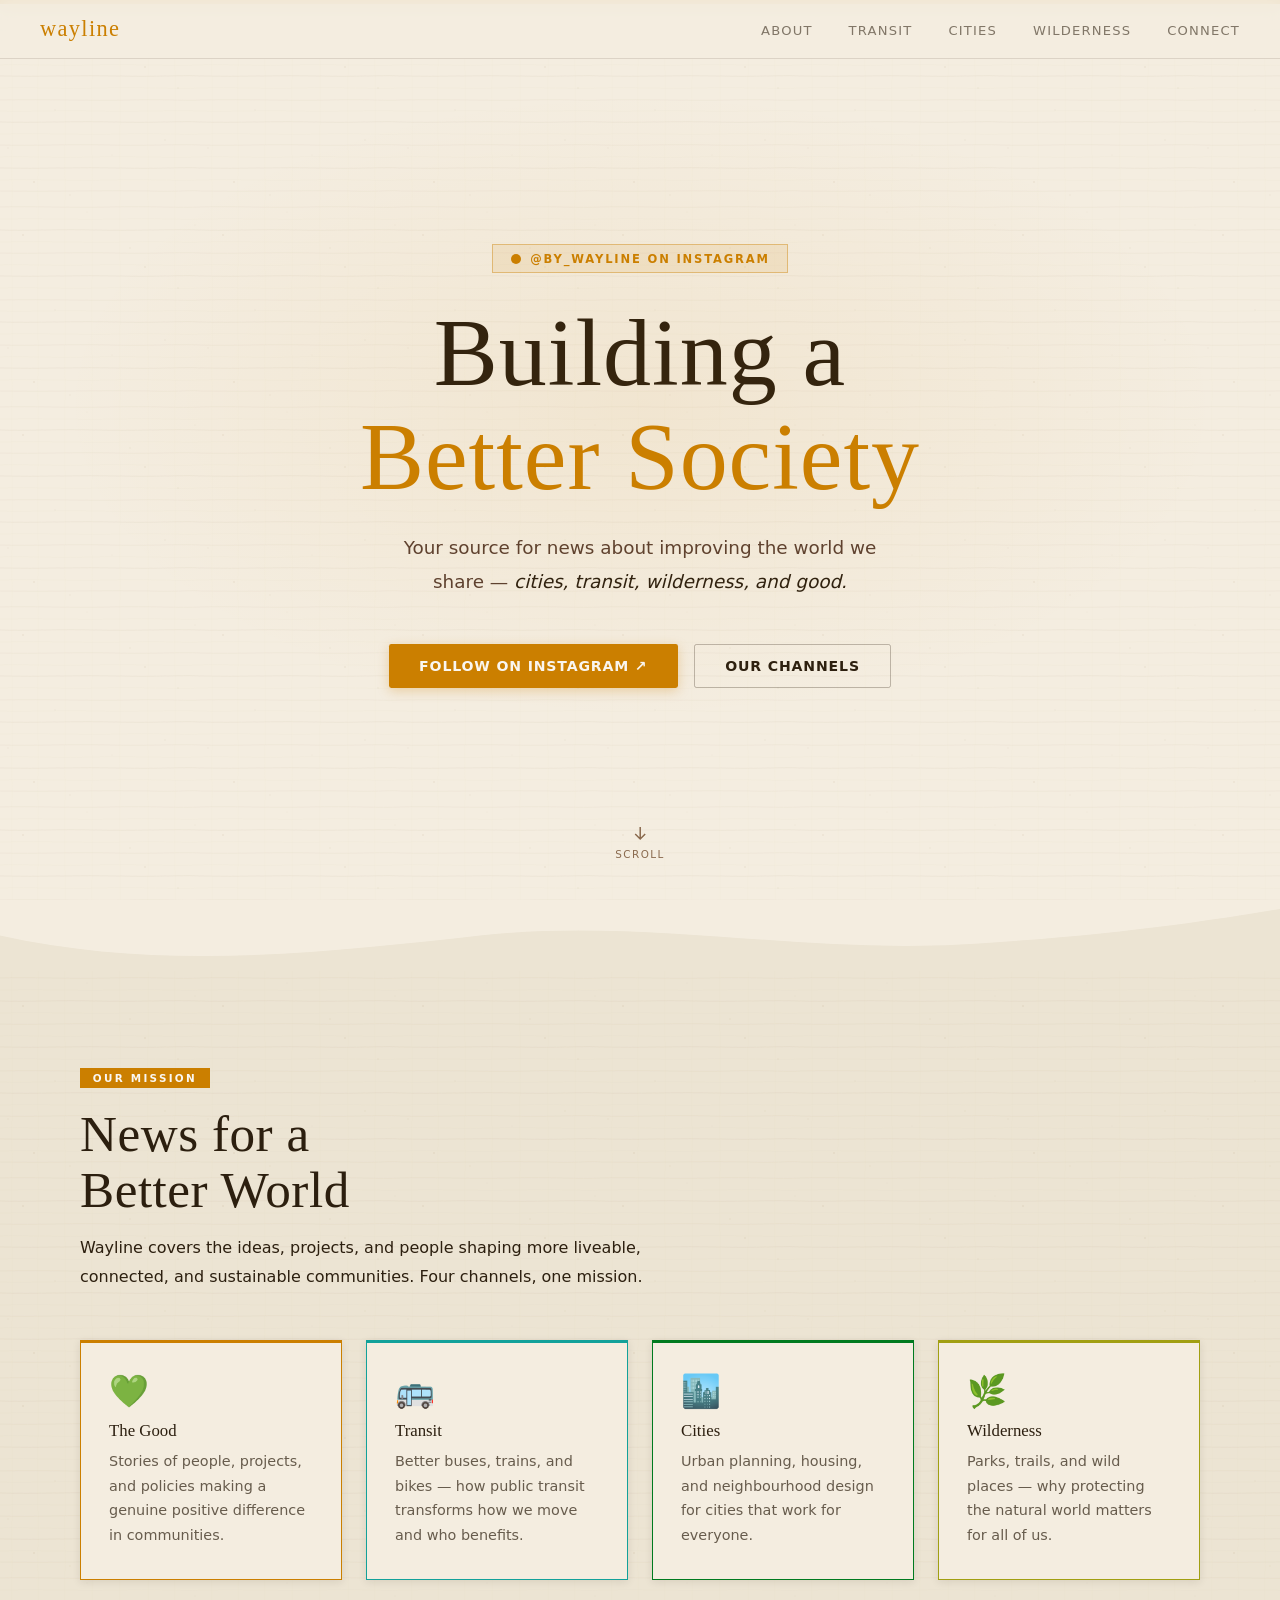
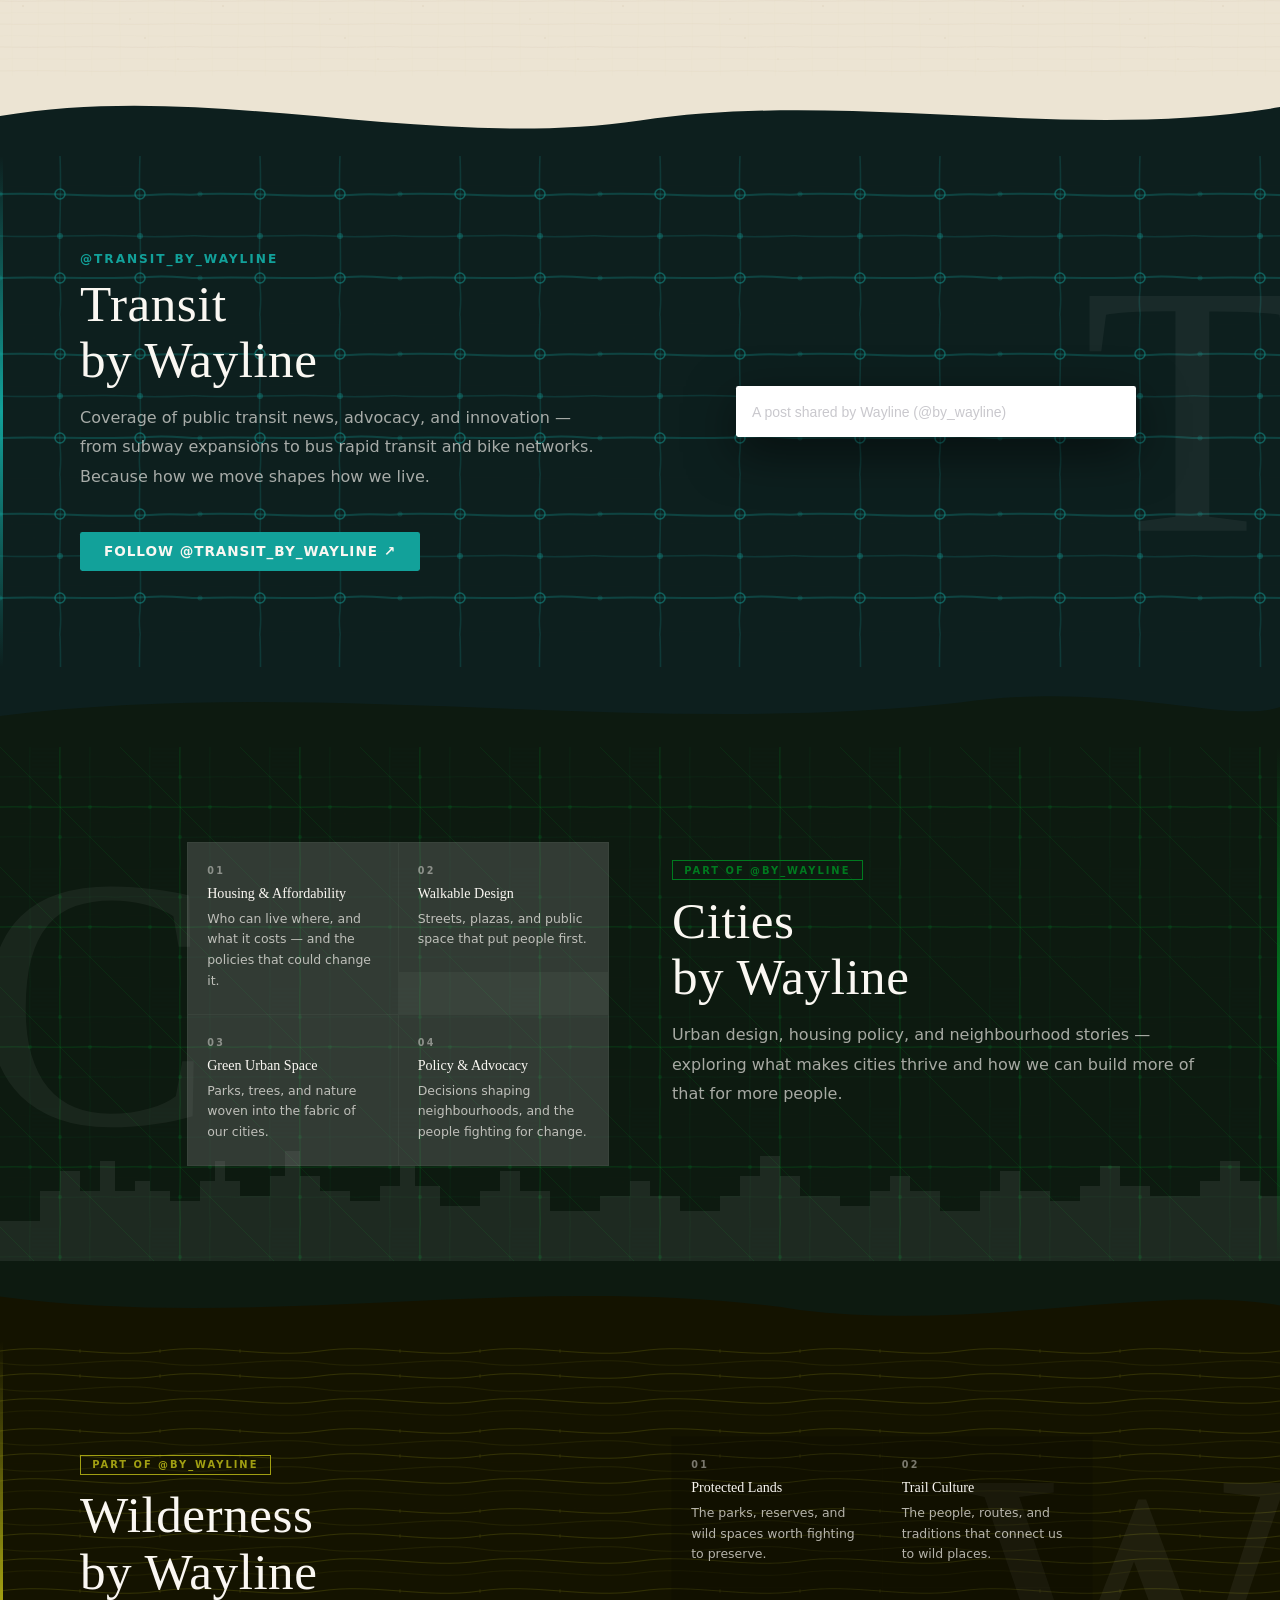
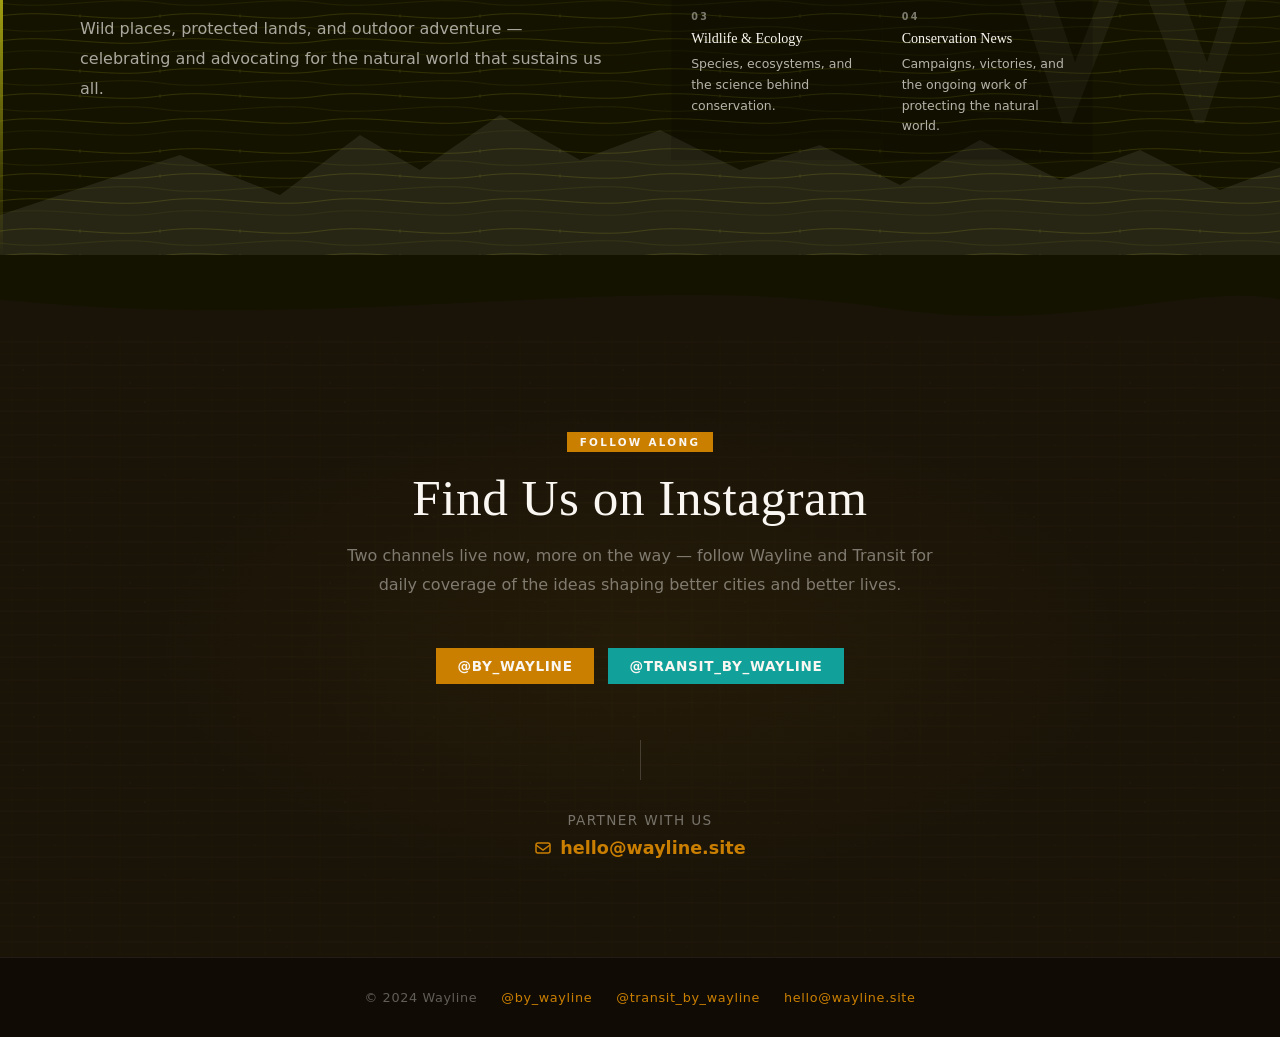
==== commit 690dc158: "Updated page style" ====
--- a/index.html
+++ b/index.html
@@ -15,7 +15,7 @@
   <link rel="canonical" href="https://www.wayline.site" />
   <link rel="preconnect" href="https://fonts.googleapis.com" />
   <link rel="preconnect" href="https://fonts.gstatic.com" crossorigin />
-  <link href="https://fonts.googleapis.com/css2?family=Hermeneus+One&family=Gasoek+One&family=Skranji:wght@400;700&family=DM+Sans:ital,opsz,wght@0,9..40,300;0,9..40,400;0,9..40,500;0,9..40,700;1,9..40,400&display=swap" rel="stylesheet" />
+  <link href="https://fonts.googleapis.com/css2?family=Hermeneus+One&family=Gasoek+One&family=Konkhmer+Sleokchher&family=Skranji:wght@400;700&family=DM+Sans:ital,opsz,wght@0,9..40,300;0,9..40,400;0,9..40,500;0,9..40,700;1,9..40,400&display=swap" rel="stylesheet" />
   <link rel="stylesheet" href="style.css" />
 </head>
 <body>
@@ -60,7 +60,7 @@
   </section>
 
   <!-- Wave: hero → about -->
-  <div class="wave" aria-hidden="true">
+  <div class="wave" aria-hidden="true" style="background:#f4ede0">
     <svg viewBox="0 0 1440 80" xmlns="http://www.w3.org/2000/svg" preserveAspectRatio="none">
       <path d="M0,0 L0,40 C180,80 360,60 540,40 C720,20 900,60 1080,50 C1260,40 1380,20 1440,10 L1440,80 L0,80 Z" fill="#ece4d3"/>
     </svg>
@@ -104,10 +104,9 @@
   </section>
 
   <!-- Wave: about → transit -->
-  <div class="wave" aria-hidden="true">
+  <div class="wave" aria-hidden="true" style="background:#ece4d3">
     <svg viewBox="0 0 1440 90" xmlns="http://www.w3.org/2000/svg" preserveAspectRatio="none">
-      <path d="M0,90 L0,60 C240,20 480,80 720,50 C960,20 1200,70 1440,30 L1440,90 Z" fill="#ece4d3"/>
-      <path d="M0,90 L1440,90 L1440,30 C1200,60 900,10 720,50 C540,90 240,40 0,70 Z" fill="#0d1f1e"/>
+      <path d="M0,45 C240,5 480,85 720,50 C960,15 1200,75 1440,35 L1440,90 L0,90 Z" fill="#0d1f1e"/>
     </svg>
   </div>
 
@@ -143,10 +142,9 @@
   </section>
 
   <!-- Wave: transit → cities -->
-  <div class="wave" aria-hidden="true">
+  <div class="wave" aria-hidden="true" style="background:#0d1f1e">
     <svg viewBox="0 0 1440 90" xmlns="http://www.w3.org/2000/svg" preserveAspectRatio="none">
-      <path d="M0,0 L0,50 C360,100 720,0 1080,60 C1260,90 1380,20 1440,40 L1440,90 L0,90 Z" fill="#0d1f1e"/>
-      <path d="M0,90 L1440,90 L1440,60 C1100,20 780,80 500,40 C250,10 120,70 0,50 Z" fill="#0d1a10"/>
+      <path d="M0,55 C360,10 720,80 1080,40 C1260,15 1380,65 1440,45 L1440,90 L0,90 Z" fill="#0d1a10"/>
     </svg>
   </div>
 
@@ -205,10 +203,9 @@
   </section>
 
   <!-- Wave: cities → wilderness -->
-  <div class="wave" aria-hidden="true">
+  <div class="wave" aria-hidden="true" style="background:#0d1a10">
     <svg viewBox="0 0 1440 90" xmlns="http://www.w3.org/2000/svg" preserveAspectRatio="none">
-      <path d="M0,90 L0,30 C300,80 600,10 900,60 C1100,90 1300,30 1440,50 L1440,90 Z" fill="#0d1a10"/>
-      <path d="M0,90 L1440,90 L1440,55 C1200,20 960,85 720,50 C480,15 240,70 0,40 Z" fill="#141300"/>
+      <path d="M0,40 C300,80 600,10 900,55 C1100,80 1300,25 1440,50 L1440,90 L0,90 Z" fill="#141300"/>
     </svg>
   </div>
 
@@ -226,7 +223,7 @@
     <div class="container">
       <div class="brand-info">
         <span class="channel-status reveal" style="color:var(--bg-wilderness-accent)">Part of @by_wayline</span>
-        <h2 class="section-title reveal reveal-delay-1">Wilderness<br>by Wayline</h2>
+        <h2 class="section-title wilderness-title reveal reveal-delay-1">Wilderness<br>by Wayline</h2>
         <p class="section-sub reveal reveal-delay-2">
           Wild places, protected lands, and outdoor adventure — celebrating and advocating for the natural world that sustains us all.
         </p>
@@ -257,10 +254,9 @@
   </section>
 
   <!-- Wave: wilderness → connect -->
-  <div class="wave" aria-hidden="true">
+  <div class="wave" aria-hidden="true" style="background:#141300">
     <svg viewBox="0 0 1440 90" xmlns="http://www.w3.org/2000/svg" preserveAspectRatio="none">
-      <path d="M0,0 L0,50 C400,100 800,10 1100,60 C1250,85 1380,30 1440,50 L1440,90 L0,90 Z" fill="#141300"/>
-      <path d="M0,90 L1440,90 L1440,60 C1100,20 700,90 400,40 C200,10 80,65 0,45 Z" fill="#1a1408"/>
+      <path d="M0,50 C400,90 700,15 1000,60 C1200,90 1350,30 1440,50 L1440,90 L0,90 Z" fill="#1a1408"/>
     </svg>
   </div>
 
--- a/style.css
+++ b/style.css
@@ -9,7 +9,7 @@
    ============================================================ */
 
 /* === Fonts === */
-@import url('https://fonts.googleapis.com/css2?family=Hermeneus+One&family=Gasoek+One&family=Skranji:wght@400;700&family=DM+Sans:ital,opsz,wght@0,9..40,300;0,9..40,400;0,9..40,500;0,9..40,700;1,9..40,400&display=swap');
+@import url('https://fonts.googleapis.com/css2?family=Hermeneus+One&family=Gasoek+One&family=Konkhmer+Sleokchher&family=Skranji:wght@400;700&family=DM+Sans:ital,opsz,wght@0,9..40,300;0,9..40,400;0,9..40,500;0,9..40,700;1,9..40,400&display=swap');
 
 /* === Design tokens === */
 :root {
@@ -51,9 +51,11 @@
   --font-display:  'Hermeneus One', Georgia, 'Times New Roman', serif;
   /* Gasoek One — Transit section */
   --font-transit:  'Gasoek One', 'Hermeneus One', serif;
-  /* Skranji — Cities section (bold urban stencil; update if a specific typeface is confirmed) */
-  --font-cities:   'Skranji', 'Hermeneus One', serif;
-  /* DM Sans — body copy */
+  /* Konkhmer Sleokchher — Cities section */
+  --font-cities:   'Konkhmer Sleokchher', 'Hermeneus One', serif;
+  /* Skranji — Wilderness section (bold urban stencil; update if a specific typeface is confirmed) */
+  --font-wilderness: 'Skranji', 'Hermeneus One', serif;
+  /* DM Sans — body copy */ 
   --font-body:     'DM Sans', system-ui, sans-serif;
 
   /* Slightly less aggressive radii for an architectural/editorial feel */
@@ -624,6 +626,10 @@
   color: var(--white);
 }
 
+.wilderness-title {
+  font-family: var(--font-wilderness);
+}
+
 .wilderness-section::before {
   content: '';
   position: absolute;
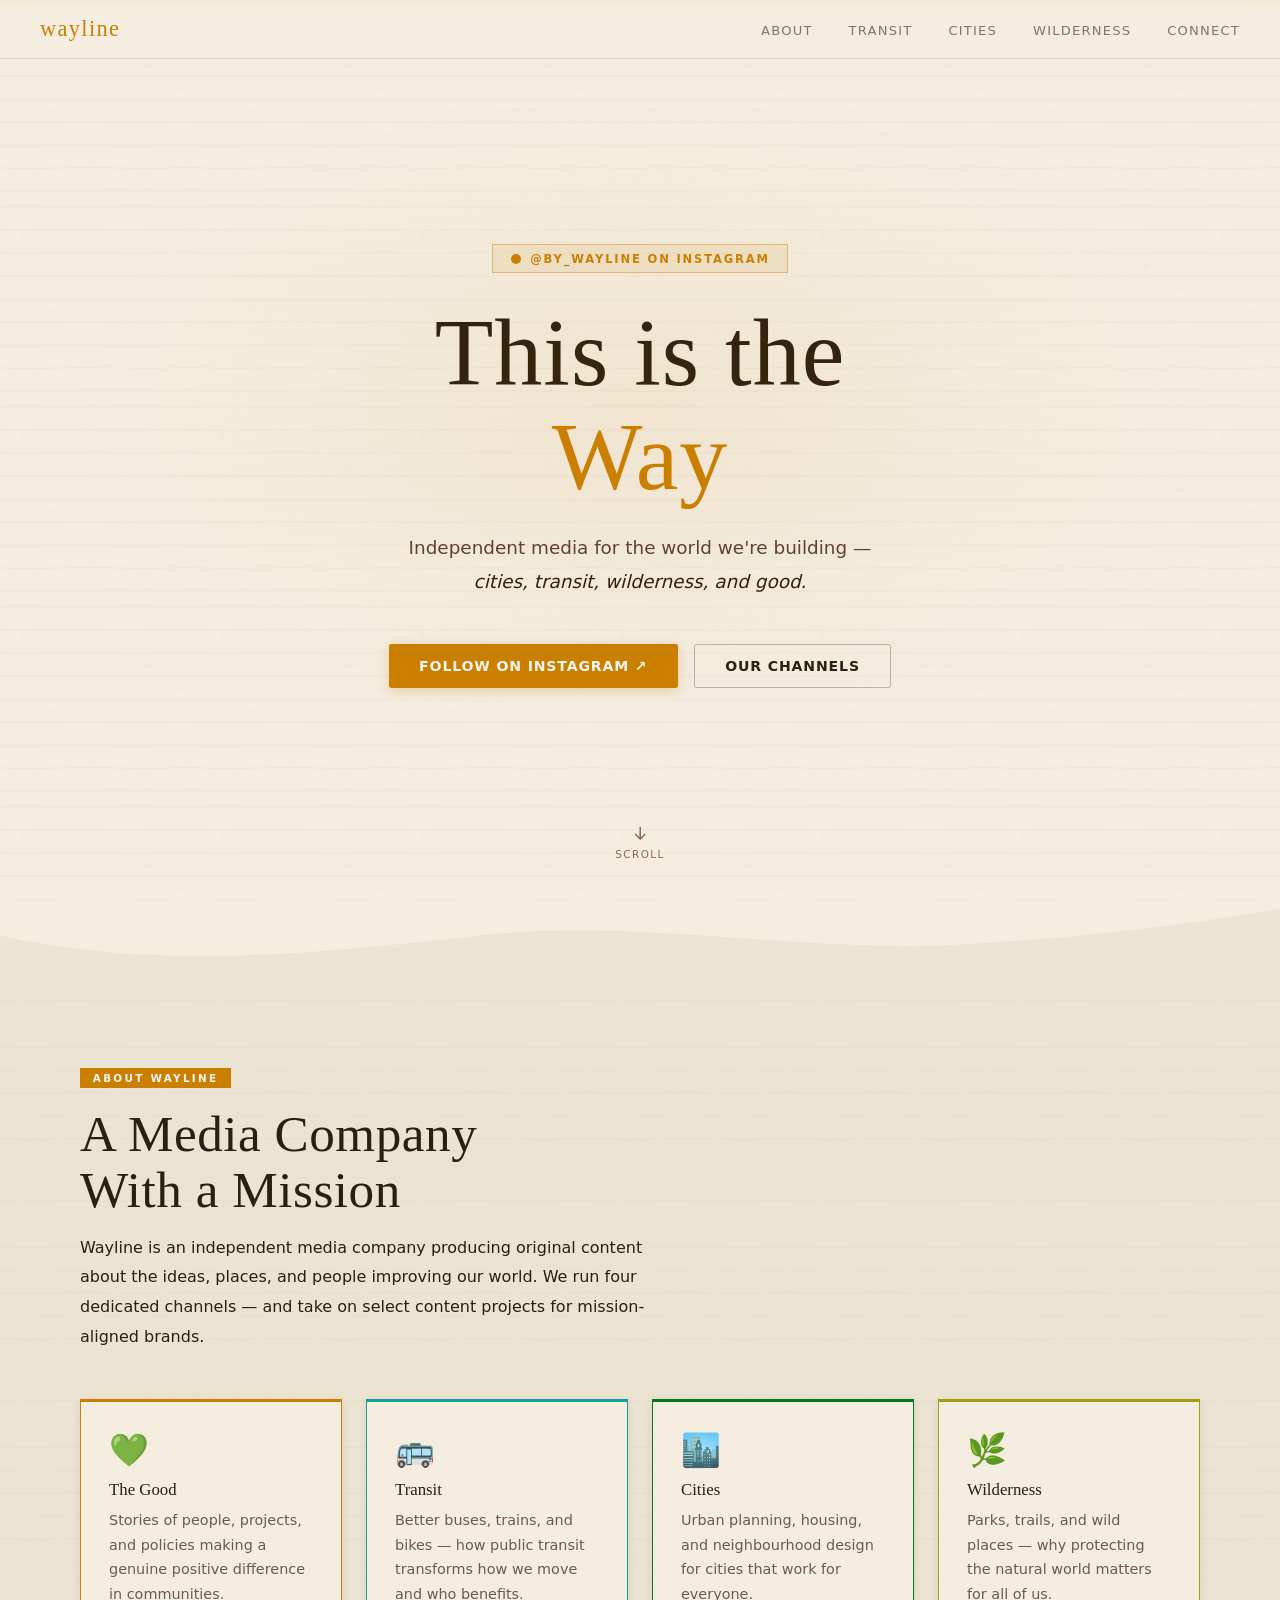
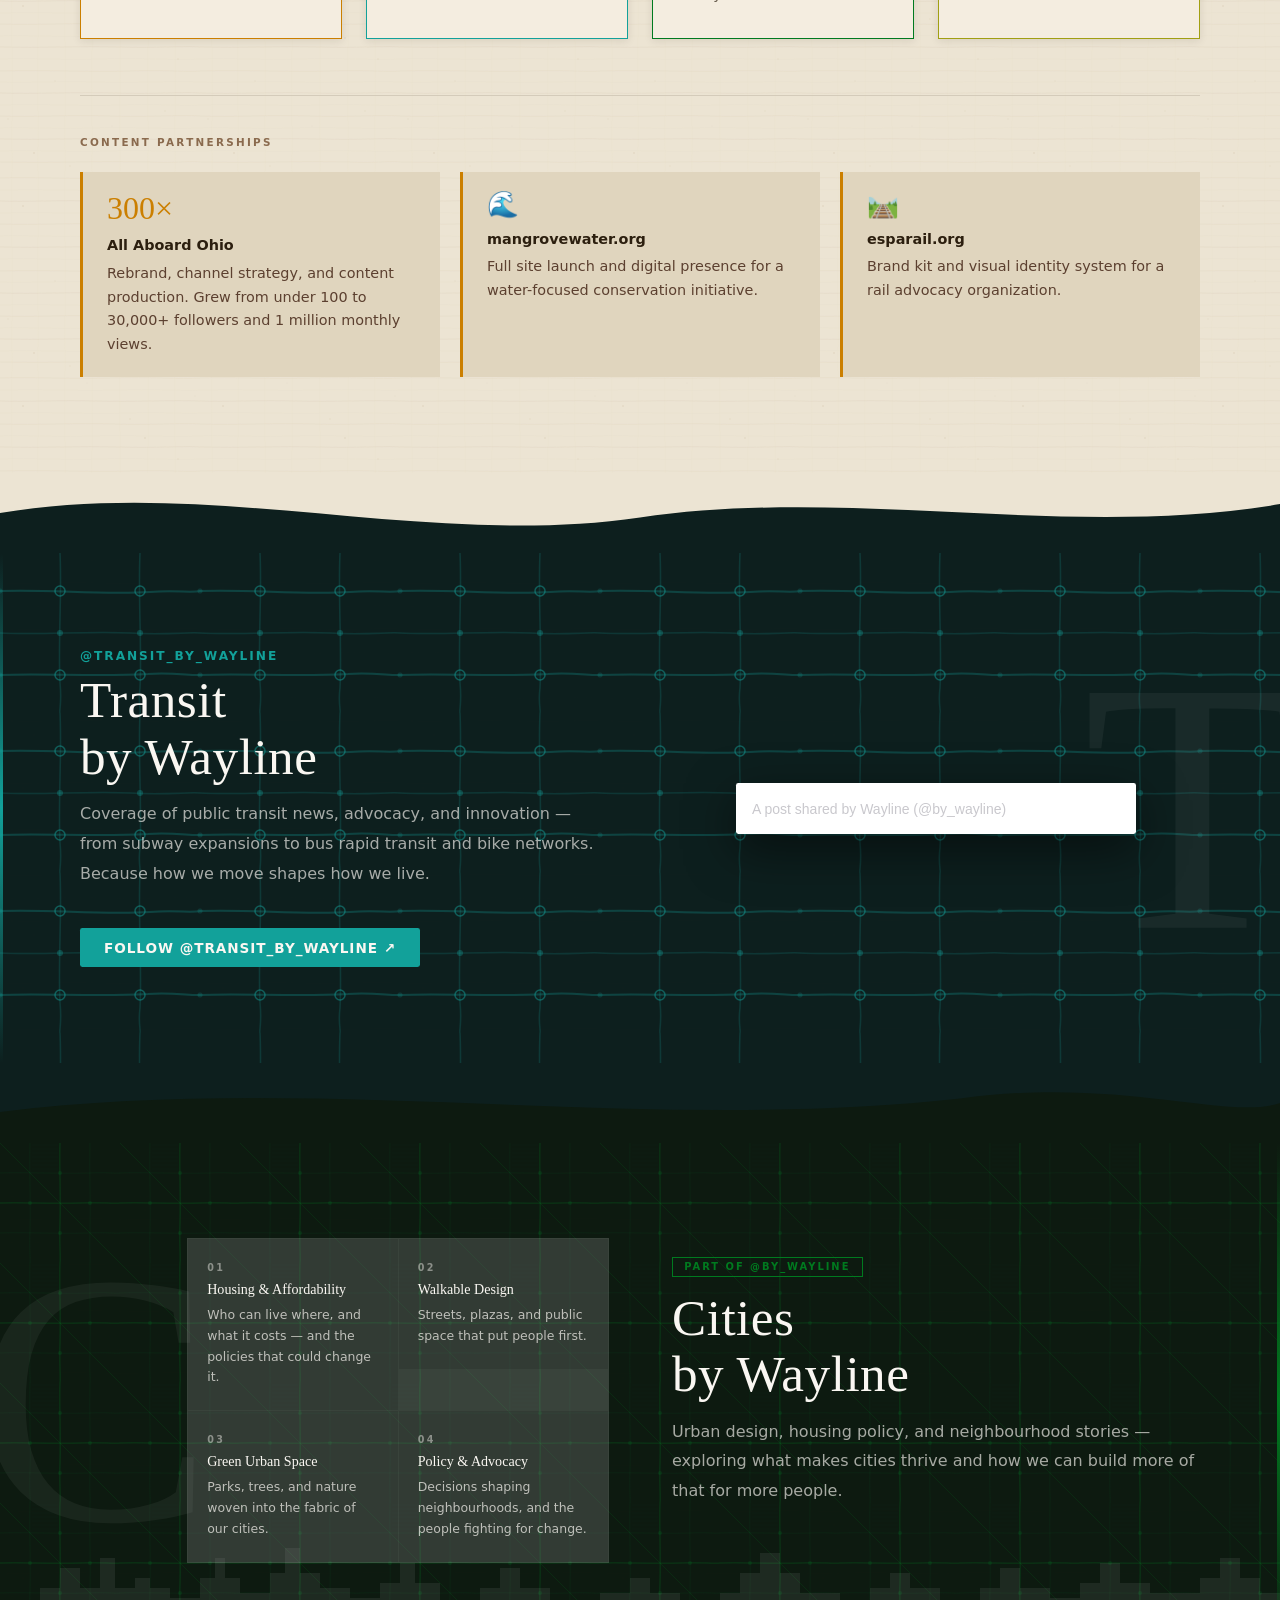
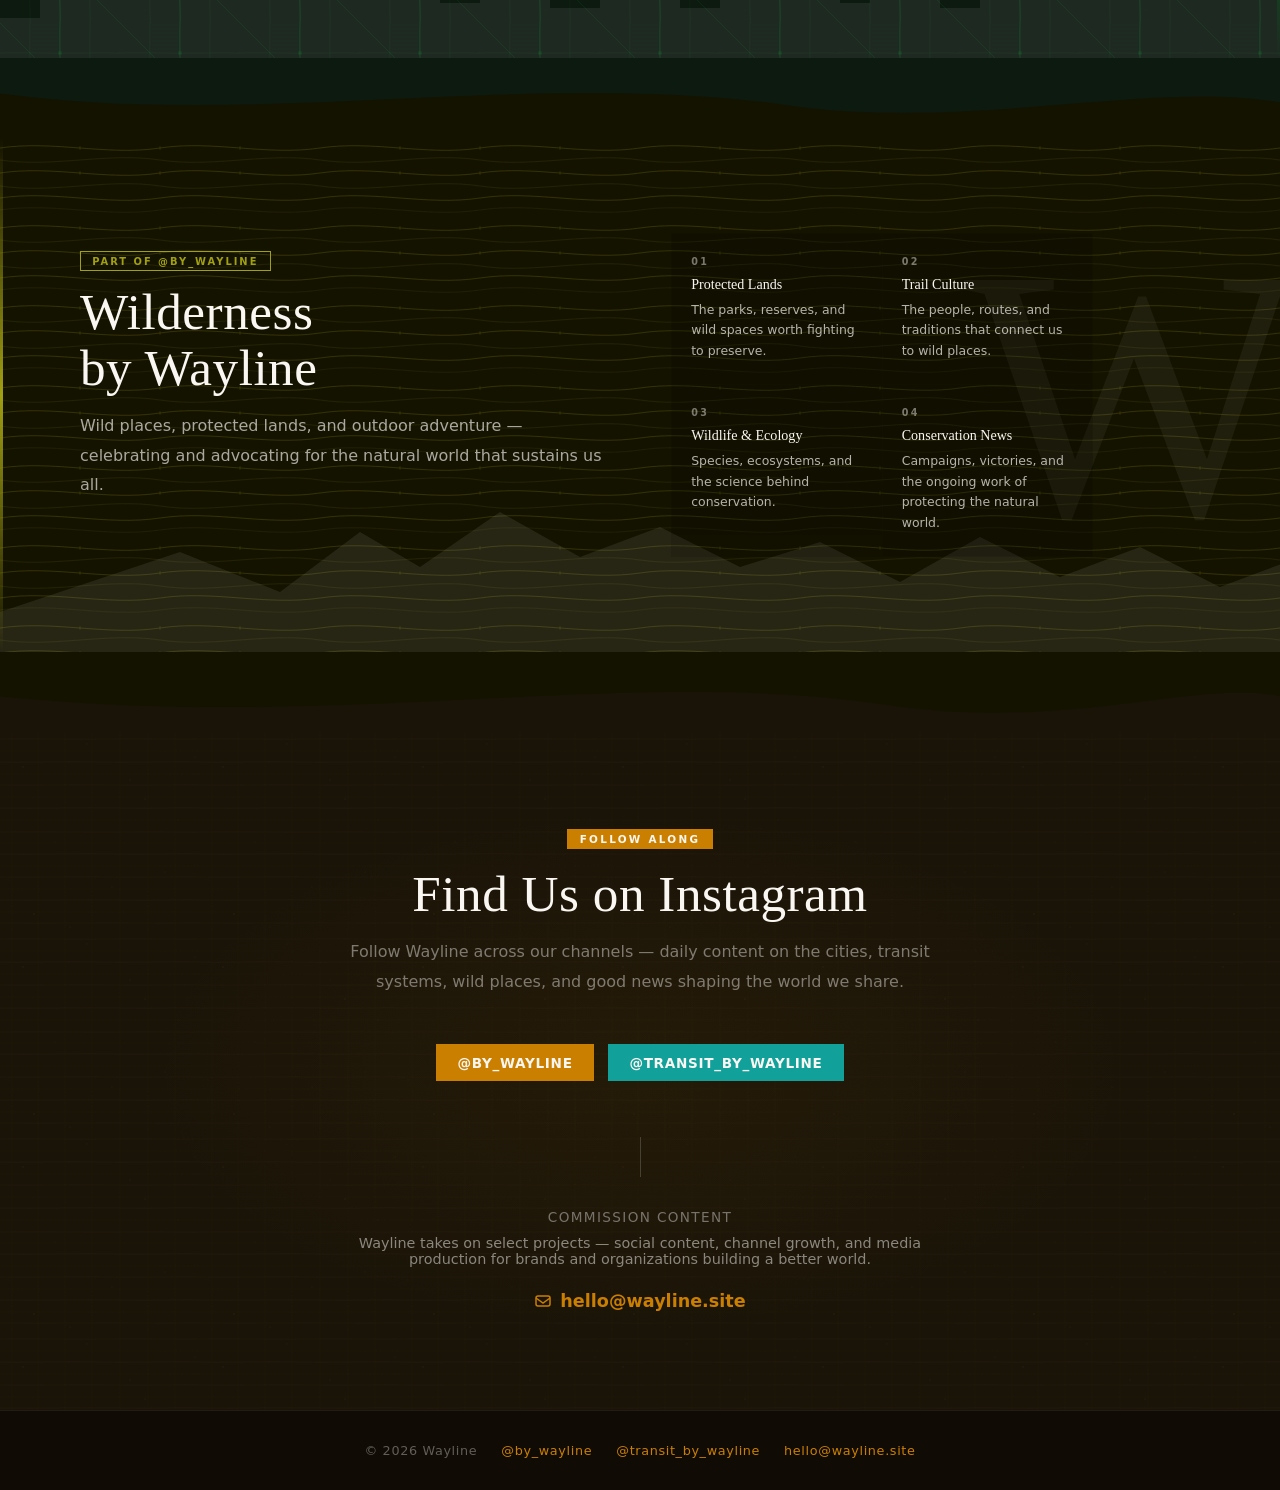
==== commit 21b2e0bc: "Update to favicon" ====
--- a/index.html
+++ b/index.html
@@ -6,17 +6,43 @@
   <!-- Security headers (where supported via meta) -->
   <meta http-equiv="Content-Security-Policy" content="default-src 'self'; script-src 'self' https://www.instagram.com; style-src 'self' 'unsafe-inline' https://fonts.googleapis.com; font-src 'self' https://fonts.gstatic.com; img-src 'self' https: data:; frame-src https://www.instagram.com; connect-src 'self'; object-src 'none'; base-uri 'self'; form-action 'self';" />
   <meta http-equiv="Referrer-Policy" content="strict-origin-when-cross-origin" />
-  <title>Wayline — Building a Better Society</title>
-  <meta name="description" content="Your source for news about building a better society 💚💙 — Cities, transit, wilderness, and good." />
-  <meta property="og:title"       content="Wayline — Building a Better Society" />
-  <meta property="og:description" content="Cities, transit, wilderness, and good. Follow Wayline on Instagram." />
+  <title>Wayline — Independent Media for Cities, Transit &amp; Wilderness</title>
+  <meta name="description" content="Wayline is an independent media company producing original content about cities, transit, wilderness, and building a better world. We grow audiences for causes that matter — and produce content for mission-aligned brands." />
+  <meta name="keywords" content="cities media, transit news, wilderness conservation, urban planning, public transit advocacy, independent media, social media content production, mission-driven media" />
+  <meta property="og:title"       content="Wayline — Independent Media for a Better World" />
+  <meta property="og:description" content="Original content about cities, transit, wilderness, and the good news shaping tomorrow. Wayline is an independent media company that grows audiences for ideas that matter." />
   <meta property="og:url"         content="https://www.wayline.site" />
   <meta property="og:type"        content="website" />
+  <meta property="og:image"       content="https://www.wayline.site/static/img/WaylineFavicon.png" />
+  <meta name="twitter:card"       content="summary" />
+  <meta name="twitter:title"      content="Wayline — Independent Media for a Better World" />
+  <meta name="twitter:description" content="Cities, transit, wilderness, and good. Independent media that builds audiences around the ideas improving our world." />
   <link rel="canonical" href="https://www.wayline.site" />
+  <link rel="icon" type="image/png" href="static/img/WaylineFavicon.png" />
+  <link rel="apple-touch-icon" href="static/img/WaylineFavicon.png" />
   <link rel="preconnect" href="https://fonts.googleapis.com" />
   <link rel="preconnect" href="https://fonts.gstatic.com" crossorigin />
   <link href="https://fonts.googleapis.com/css2?family=Hermeneus+One&family=Gasoek+One&family=Konkhmer+Sleokchher&family=Skranji:wght@400;700&family=DM+Sans:ital,opsz,wght@0,9..40,300;0,9..40,400;0,9..40,500;0,9..40,700;1,9..40,400&display=swap" rel="stylesheet" />
   <link rel="stylesheet" href="style.css" />
+  <script type="application/ld+json">
+  {
+    "@context": "https://schema.org",
+    "@type": "Organization",
+    "name": "Wayline",
+    "alternateName": "Wayline Media",
+    "url": "https://www.wayline.site",
+    "logo": "https://www.wayline.site/static/img/WaylineFavicon.png",
+    "description": "Wayline is an independent media company producing original content about cities, transit, wilderness, and building a better world. Wayline operates four dedicated social channels and produces content for mission-aligned brands and organizations on a contract basis. Notable work includes the All Aboard Ohio rebrand and social growth from under 100 to over 30,000 followers and 1 million monthly views, the launch of mangrovewater.org, and a brand kit for esparail.org.",
+    "email": "hello@wayline.site",
+    "knowsAbout": ["urban planning", "public transit", "wilderness conservation", "social media content production", "media strategy", "brand storytelling", "channel growth"],
+    "sameAs": [
+      "https://www.instagram.com/by_wayline",
+      "https://www.instagram.com/transit_by_wayline",
+      "https://www.instagram.com/cities_by_wayline",
+      "https://www.instagram.com/wilderness_by_wayline"
+    ]
+  }
+  </script>
 </head>
 <body>
 
@@ -39,10 +65,10 @@
       @by_wayline on Instagram
     </span>
     <h1 class="reveal reveal-delay-1">
-      Building a<br><span class="accent">Better Society</span>
+      This is the<br><span class="accent">Way</span>
     </h1>
     <p class="hero-tagline reveal reveal-delay-2">
-      Your source for news about improving the world we share —
+      Independent media for the world we're building —
       <em>cities, transit, wilderness, and good.</em>
     </p>
     <div class="hero-cta reveal reveal-delay-3">
@@ -70,12 +96,12 @@
   <section class="about" id="about">
     <div class="container">
       <div class="about-header">
-        <span class="section-tag reveal" style="background:var(--wayline)">Our Mission</span>
+        <span class="section-tag reveal" style="background:var(--wayline)">About Wayline</span>
         <h2 class="section-title reveal reveal-delay-1">
-          News for a<br>Better World
+          A Media Company<br>With a Mission
         </h2>
         <p class="section-sub reveal reveal-delay-2">
-          Wayline covers the ideas, projects, and people shaping more liveable, connected, and sustainable communities. Four channels, one mission.
+          Wayline is an independent media company producing original content about the ideas, places, and people improving our world. We run four dedicated channels — and take on select content projects for mission-aligned brands.
         </p>
       </div>
       <div class="mission-grid">
@@ -98,6 +124,23 @@
           <div class="mission-icon">🌿</div>
           <h3>Wilderness</h3>
           <p>Parks, trails, and wild places — why protecting the natural world matters for all of us.</p>
+        </div>
+      </div>
+      <div class="work-strip reveal">
+        <p class="work-strip-label">Content partnerships</p>
+        <div class="work-cases">
+          <div class="work-case">
+            <span class="work-case-stat">300×</span>
+            <p><strong>All Aboard Ohio</strong> Rebrand, channel strategy, and content production. Grew from under 100 to 30,000+ followers and 1 million monthly views.</p>
+          </div>
+          <div class="work-case">
+            <span class="work-case-icon">🌊</span>
+            <p><strong>mangrovewater.org</strong> Full site launch and digital presence for a water-focused conservation initiative.</p>
+          </div>
+          <div class="work-case">
+            <span class="work-case-icon">🛤️</span>
+            <p><strong>esparail.org</strong> Brand kit and visual identity system for a rail advocacy organization.</p>
+          </div>
         </div>
       </div>
     </div>
@@ -266,7 +309,7 @@
       <span class="section-tag" style="background:var(--wayline)">Follow Along</span>
       <h2 class="section-title">Find Us on Instagram</h2>
       <p class="section-sub">
-        Two channels live now, more on the way — follow Wayline and Transit for daily coverage of the ideas shaping better cities and better lives.
+        Follow Wayline across our channels — daily content on the cities, transit systems, wild places, and good news shaping the world we share.
       </p>
       <div class="brands-row">
         <a href="https://www.instagram.com/by_wayline" target="_blank" rel="noopener noreferrer"
@@ -279,7 +322,8 @@
         </a>
       </div>
       <div class="connect-divider"></div>
-      <p style="color:rgba(255,255,255,0.4);font-size:0.85rem;margin-bottom:0.6rem;letter-spacing:0.1em;text-transform:uppercase;">Partner with us</p>
+      <p style="color:rgba(255,255,255,0.4);font-size:0.85rem;margin-bottom:0.6rem;letter-spacing:0.1em;text-transform:uppercase;">Commission content</p>
+      <p style="color:rgba(250,247,242,0.5);font-size:0.9rem;max-width:38rem;margin:0 auto 1.5rem;">Wayline takes on select projects — social content, channel growth, and media production for brands and organizations building a better world.</p>
       <a href="mailto:hello@wayline.site" class="email-link">
         <svg width="18" height="18" viewBox="0 0 18 18" fill="none" stroke="currentColor" stroke-width="1.5" aria-hidden="true">
           <rect x="2" y="4" width="14" height="10" rx="2"/>
@@ -293,7 +337,7 @@
   <!-- ===== Footer ===== -->
   <footer>
     <div class="footer-row">
-      <span>© 2024 Wayline</span>
+      <span>© 2026 Wayline</span>
       <a href="https://www.instagram.com/by_wayline" target="_blank" rel="noopener noreferrer">@by_wayline</a>
       <a href="https://www.instagram.com/transit_by_wayline" target="_blank" rel="noopener noreferrer">@transit_by_wayline</a>
       <a href="mailto:hello@wayline.site">hello@wayline.site</a>
--- a/style.css
+++ b/style.css
@@ -373,6 +373,66 @@
 .mission-card p { font-size: 0.9rem; line-height: 1.7; opacity: 0.7; }
 
 /* ============================================================
+   WORK / CASE STUDIES STRIP
+   ============================================================ */
+.work-strip {
+  margin-top: 3.5rem;
+  padding-top: 2.5rem;
+  border-top: 1px solid rgba(44,31,15,0.12);
+}
+
+.work-strip-label {
+  font-family: var(--font-body);
+  font-size: 0.65rem;
+  font-weight: 700;
+  letter-spacing: 0.22em;
+  text-transform: uppercase;
+  color: var(--ink-light);
+  margin-bottom: 1.5rem;
+}
+
+.work-cases {
+  display: grid;
+  grid-template-columns: repeat(auto-fit, minmax(260px, 1fr));
+  gap: 1.25rem;
+}
+
+.work-case {
+  background: var(--paper-dark);
+  border-left: 3px solid var(--wayline);
+  padding: 1.25rem 1.5rem;
+}
+
+.work-case-stat {
+  display: block;
+  font-family: var(--font-display);
+  font-size: 2rem;
+  color: var(--wayline);
+  line-height: 1;
+  margin-bottom: 0.6rem;
+}
+
+.work-case-icon {
+  display: block;
+  font-size: 1.6rem;
+  line-height: 1;
+  margin-bottom: 0.6rem;
+}
+
+.work-case p {
+  font-size: 0.9rem;
+  line-height: 1.65;
+  color: var(--ink-mid);
+}
+
+.work-case p strong {
+  display: block;
+  font-weight: 600;
+  color: var(--ink);
+  margin-bottom: 0.25rem;
+}
+
+/* ============================================================
    BRAND SECTIONS  (shared base)
    ============================================================ */
 .brand-section {
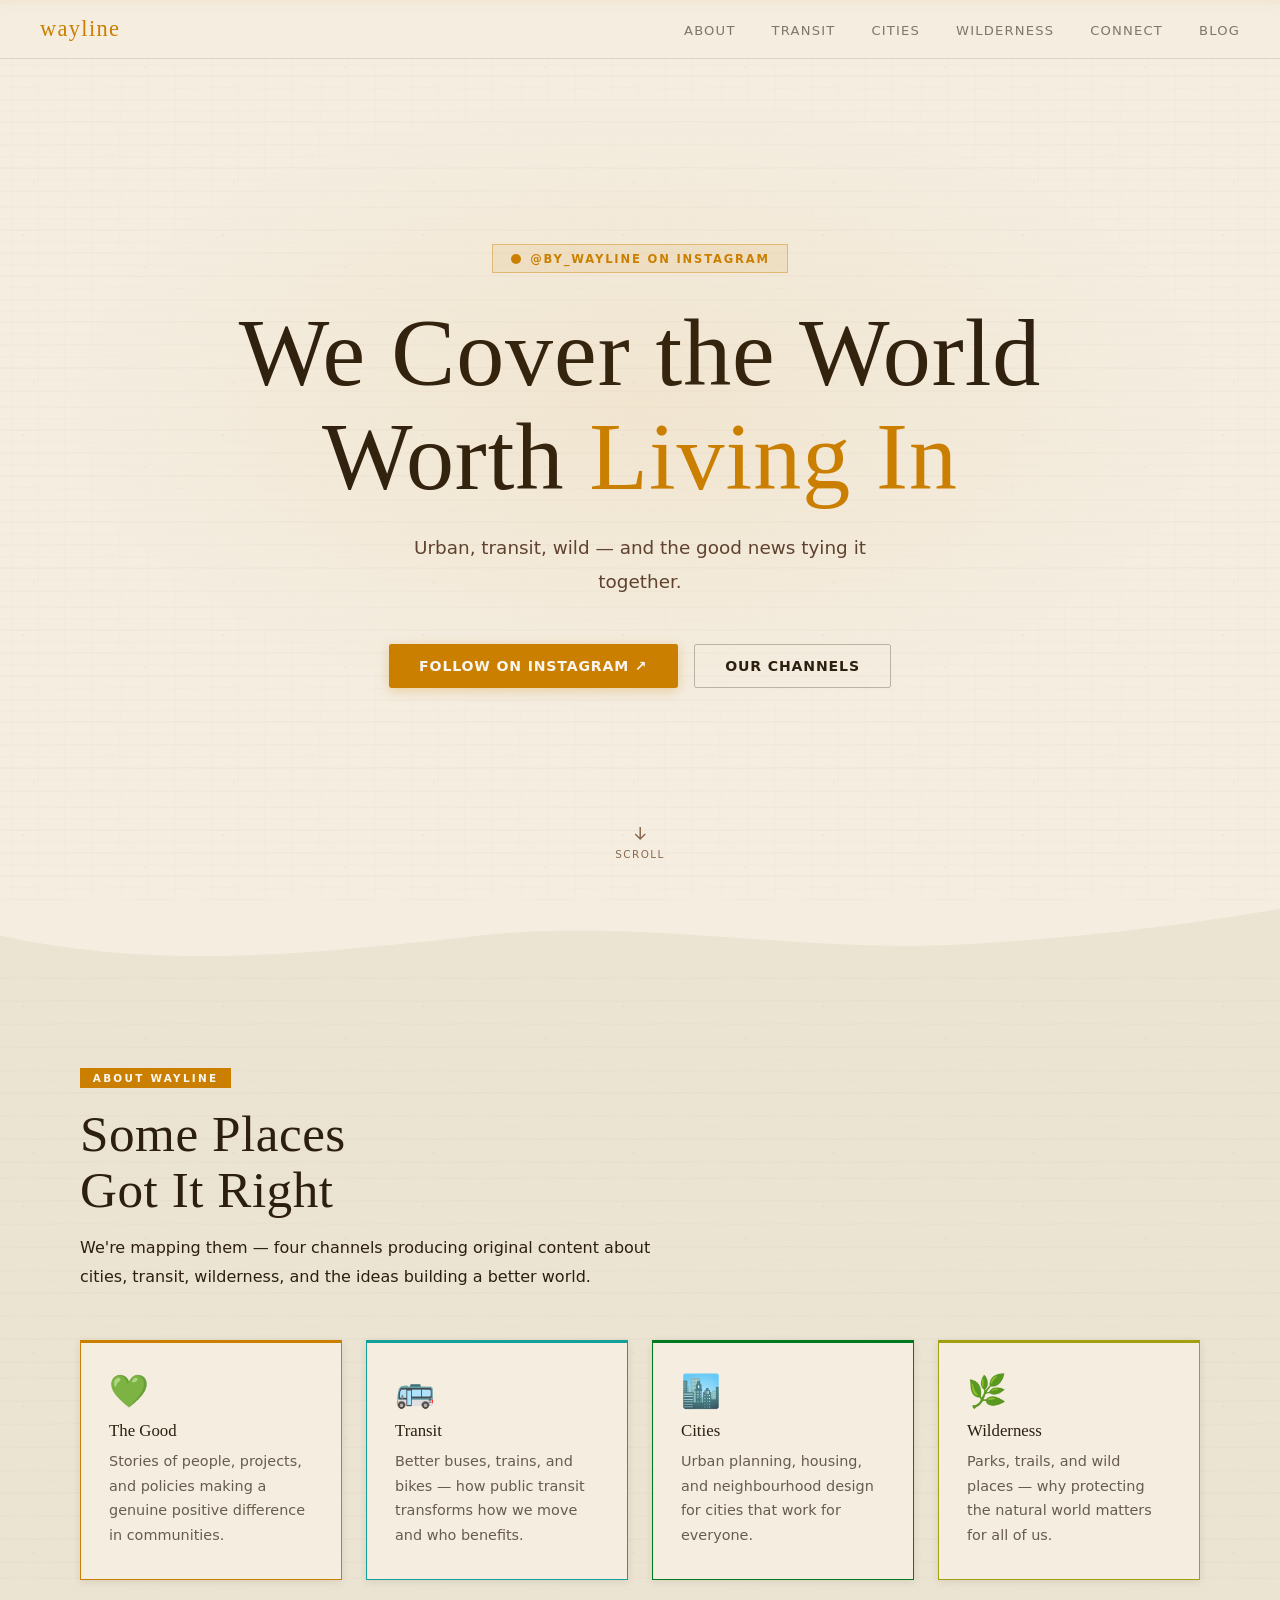
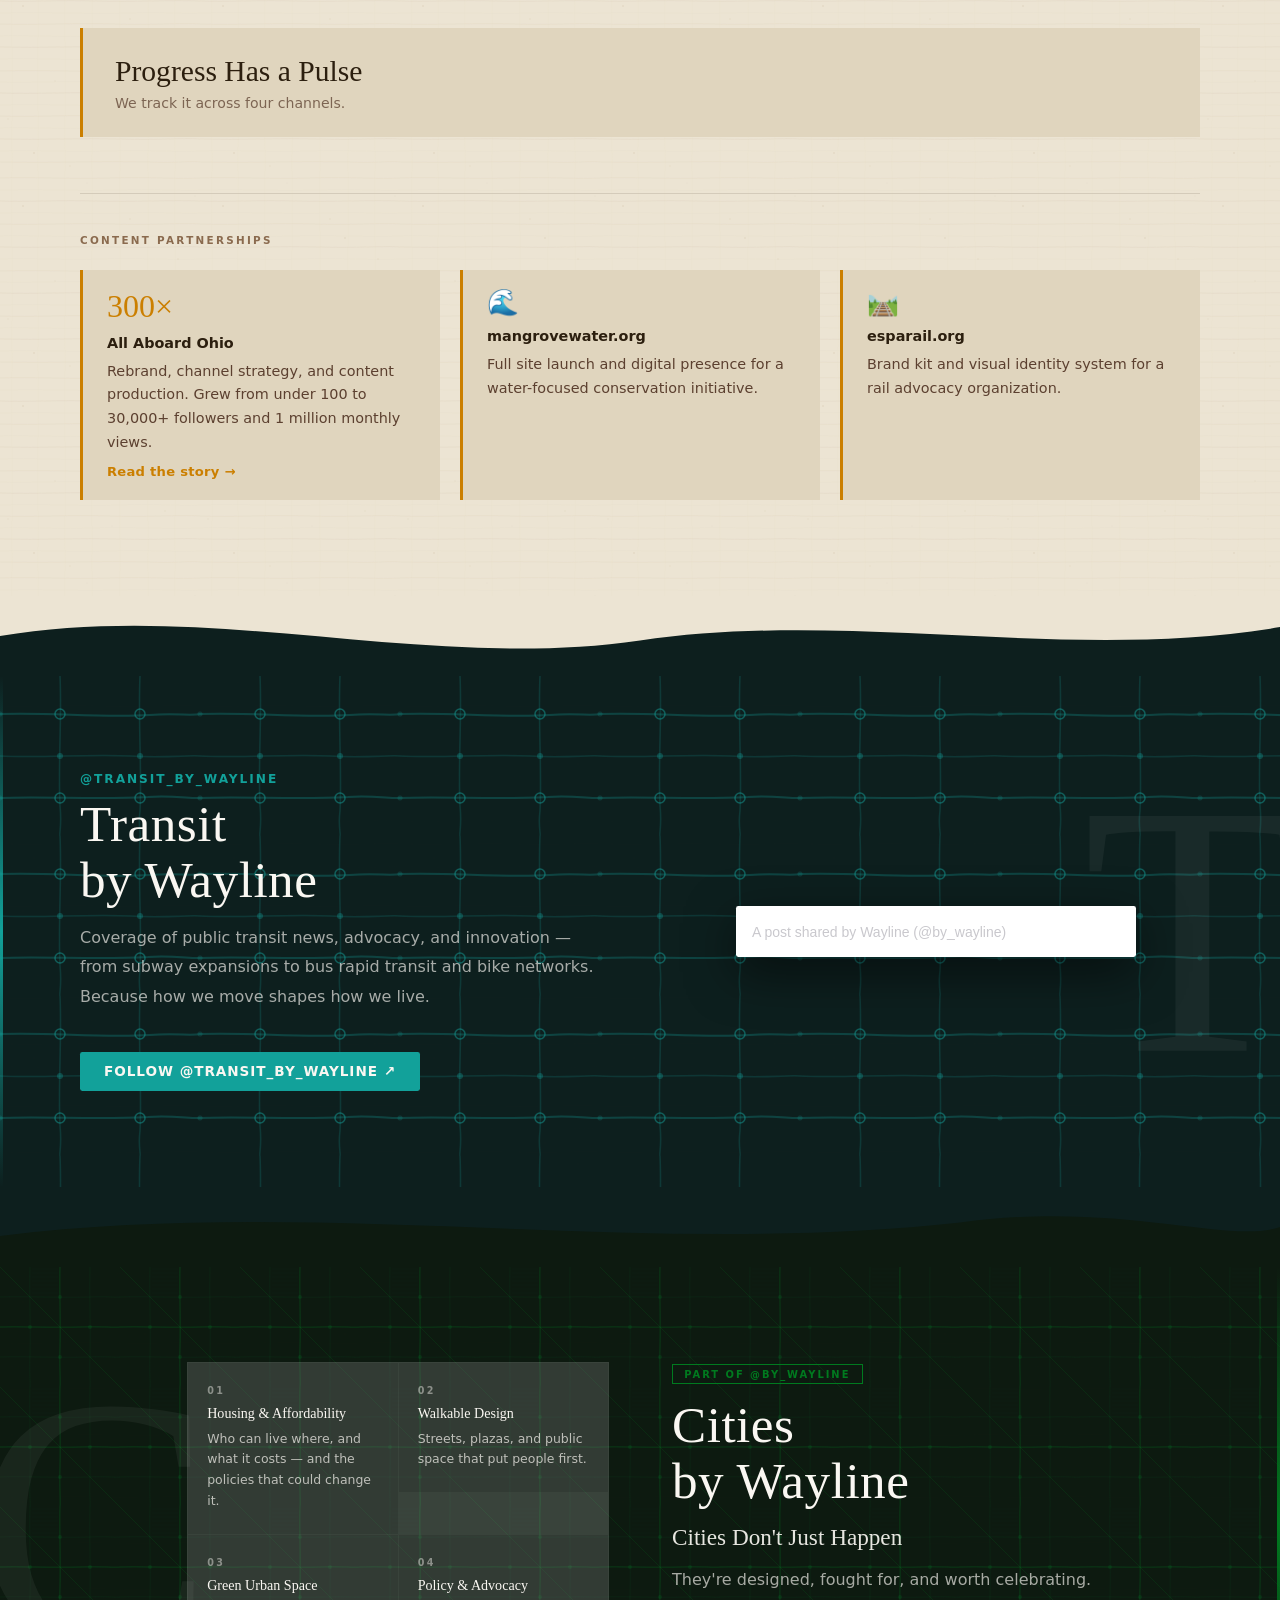
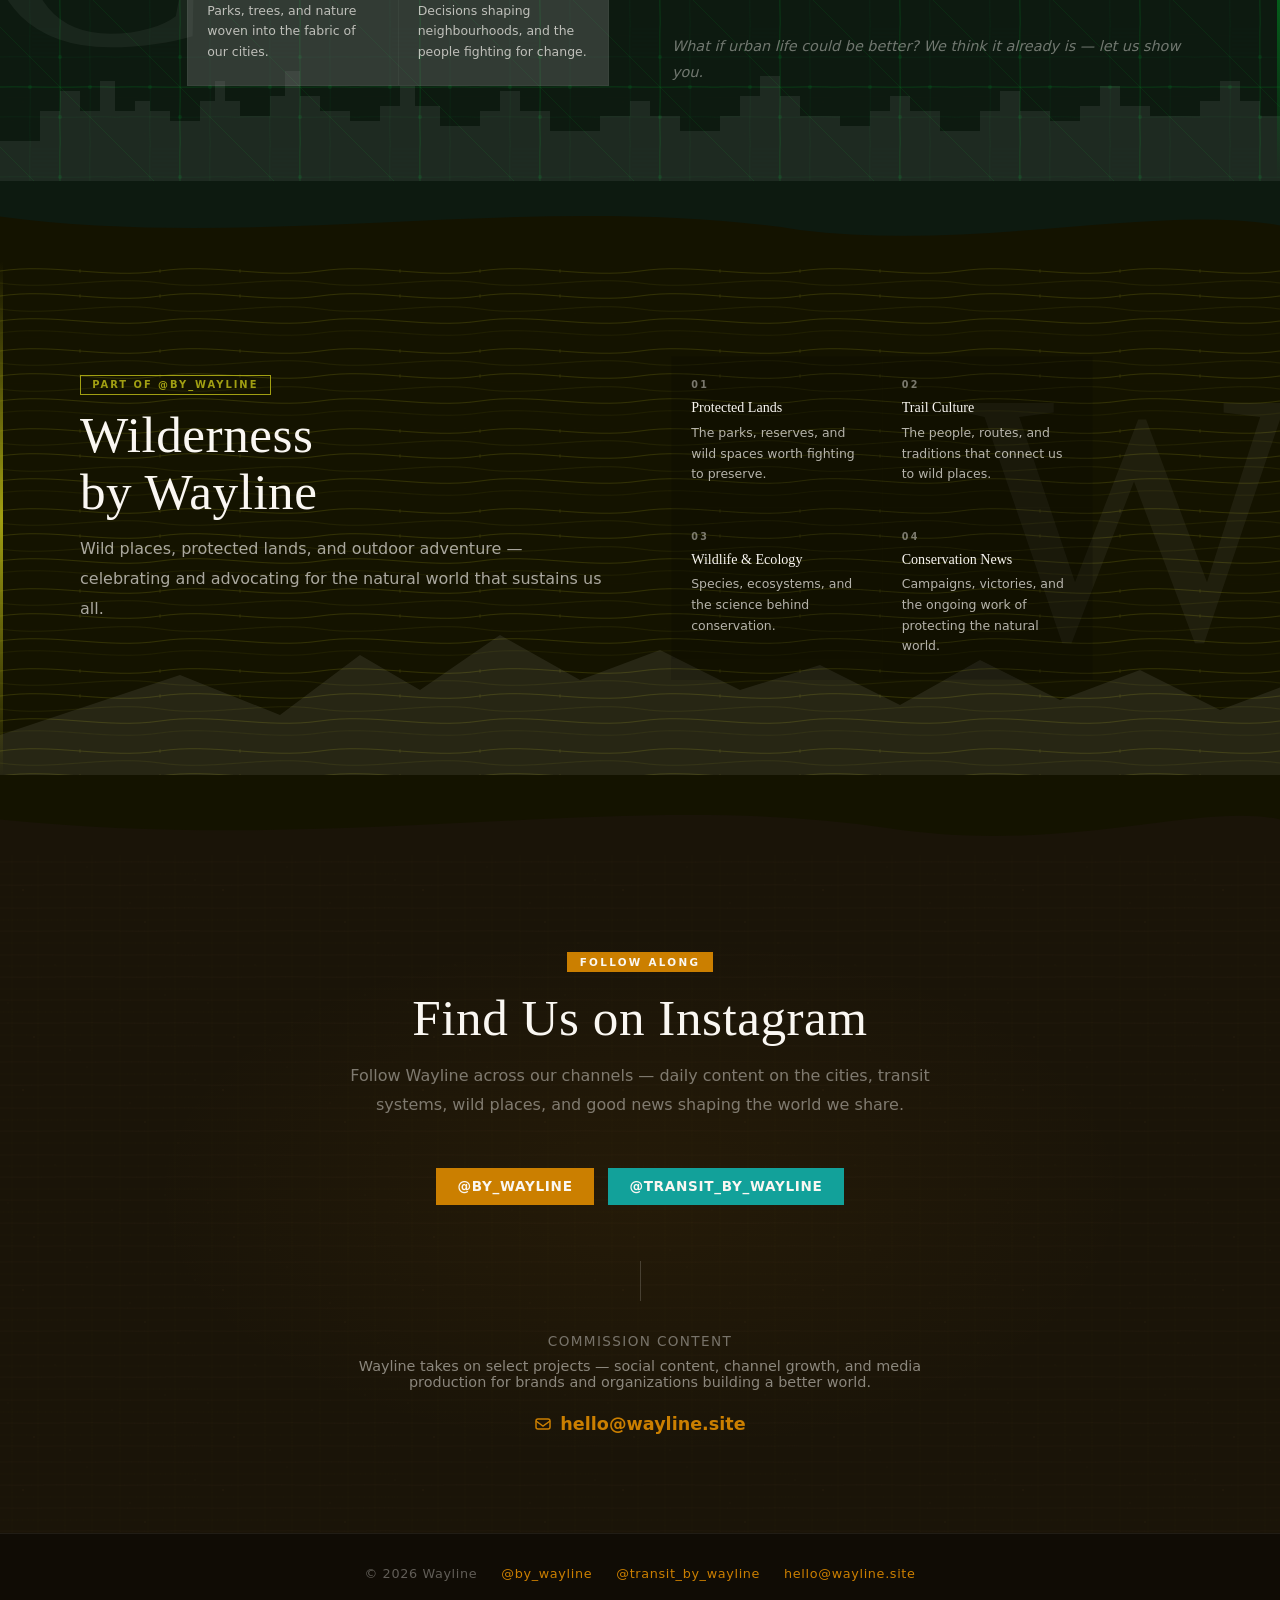
==== commit e2a28e41: "Added blog infrastructure" ====
--- a/index.html
+++ b/index.html
@@ -55,6 +55,7 @@
       <li><a href="#cities">Cities</a></li>
       <li><a href="#wilderness">Wilderness</a></li>
       <li><a href="#connect">Connect</a></li>
+      <li><a href="/blog/">Blog</a></li>
     </ul>
   </nav>
 
@@ -65,11 +66,10 @@
       @by_wayline on Instagram
     </span>
     <h1 class="reveal reveal-delay-1">
-      This is the<br><span class="accent">Way</span>
+      We Cover the World<br>Worth <span class="accent">Living In</span>
     </h1>
     <p class="hero-tagline reveal reveal-delay-2">
-      Independent media for the world we're building —
-      <em>cities, transit, wilderness, and good.</em>
+      Urban, transit, wild — and the good news tying it together.
     </p>
     <div class="hero-cta reveal reveal-delay-3">
       <a href="https://www.instagram.com/by_wayline" target="_blank" rel="noopener noreferrer" class="btn btn-primary">
@@ -98,10 +98,10 @@
       <div class="about-header">
         <span class="section-tag reveal" style="background:var(--wayline)">About Wayline</span>
         <h2 class="section-title reveal reveal-delay-1">
-          A Media Company<br>With a Mission
+          Some Places<br>Got It Right
         </h2>
         <p class="section-sub reveal reveal-delay-2">
-          Wayline is an independent media company producing original content about the ideas, places, and people improving our world. We run four dedicated channels — and take on select content projects for mission-aligned brands.
+          We're mapping them — four channels producing original content about cities, transit, wilderness, and the ideas building a better world.
         </p>
       </div>
       <div class="mission-grid">
@@ -126,12 +126,17 @@
           <p>Parks, trails, and wild places — why protecting the natural world matters for all of us.</p>
         </div>
       </div>
+      <blockquote class="pull-quote reveal">
+        <p>Progress Has a Pulse</p>
+        <span>We track it across four channels.</span>
+      </blockquote>
       <div class="work-strip reveal">
         <p class="work-strip-label">Content partnerships</p>
         <div class="work-cases">
           <div class="work-case">
             <span class="work-case-stat">300×</span>
             <p><strong>All Aboard Ohio</strong> Rebrand, channel strategy, and content production. Grew from under 100 to 30,000+ followers and 1 million monthly views.</p>
+            <a href="/blog/post.html?post=all-aboard-ohio-instagram-growth" class="work-case-link">Read the story →</a>
           </div>
           <div class="work-case">
             <span class="work-case-icon">🌊</span>
@@ -216,9 +221,11 @@
       <div class="brand-info">
         <span class="channel-status reveal" style="color:var(--bg-cities-accent)">Part of @by_wayline</span>
         <h2 class="section-title cities-title reveal reveal-delay-1">Cities<br>by Wayline</h2>
-        <p class="section-sub reveal reveal-delay-2">
-          Urban design, housing policy, and neighbourhood stories — exploring what makes cities thrive and how we can build more of that for more people.
+        <p class="brand-motto reveal reveal-delay-2">Cities Don't Just Happen</p>
+        <p class="section-sub reveal reveal-delay-3">
+          They're designed, fought for, and worth celebrating.
         </p>
+        <p class="brand-aside reveal reveal-delay-4">What if urban life could be better? We think it already is — let us show you.</p>
       </div>
       <div class="content-pillars brand-embed reveal reveal-delay-2">
         <div class="pillar">
--- a/style.css
+++ b/style.css
@@ -432,6 +432,38 @@
   margin-bottom: 0.25rem;
 }
 
+.work-case-link {
+  display: inline-block;
+  margin-top: 0.6rem;
+  font-size: 0.82rem;
+  font-weight: 600;
+  color: var(--wayline);
+  text-decoration: none;
+  letter-spacing: 0.02em;
+}
+
+.work-case-link:hover { text-decoration: underline; }
+
+/* Pull-quote callout — used in about section */
+.pull-quote {
+  margin: 3rem 0 0;
+  padding: 1.6rem 2rem;
+  border-left: 3px solid var(--wayline);
+  background: var(--paper-dark);
+}
+.pull-quote p {
+  font-family: var(--font-display);
+  font-size: clamp(1.25rem, 3vw, 1.85rem);
+  color: var(--ink);
+  margin-bottom: 0.3rem;
+  line-height: 1.15;
+}
+.pull-quote span {
+  font-size: 0.88rem;
+  color: var(--ink-mid);
+  opacity: 0.75;
+}
+
 /* ============================================================
    BRAND SECTIONS  (shared base)
    ============================================================ */
@@ -501,6 +533,24 @@
 .brand-info .section-title { color: var(--white); }
 .brand-info .section-sub { color: rgba(250,247,242,0.65); }
 
+/* Section motto — bold tagline under channel name in dark brand sections */
+.brand-motto {
+  font-family: var(--font-display);
+  font-size: clamp(1.05rem, 2.5vw, 1.45rem);
+  color: rgba(250,247,242,0.92);
+  line-height: 1.2;
+  margin-bottom: 0.8rem;
+}
+
+/* Brand aside — secondary callout in brand section info column */
+.brand-aside {
+  font-size: 0.9rem;
+  color: rgba(250,247,242,0.42);
+  line-height: 1.75;
+  margin-top: 1rem;
+  font-style: italic;
+}
+
 .brand-link {
   display: inline-flex;
   align-items: center;
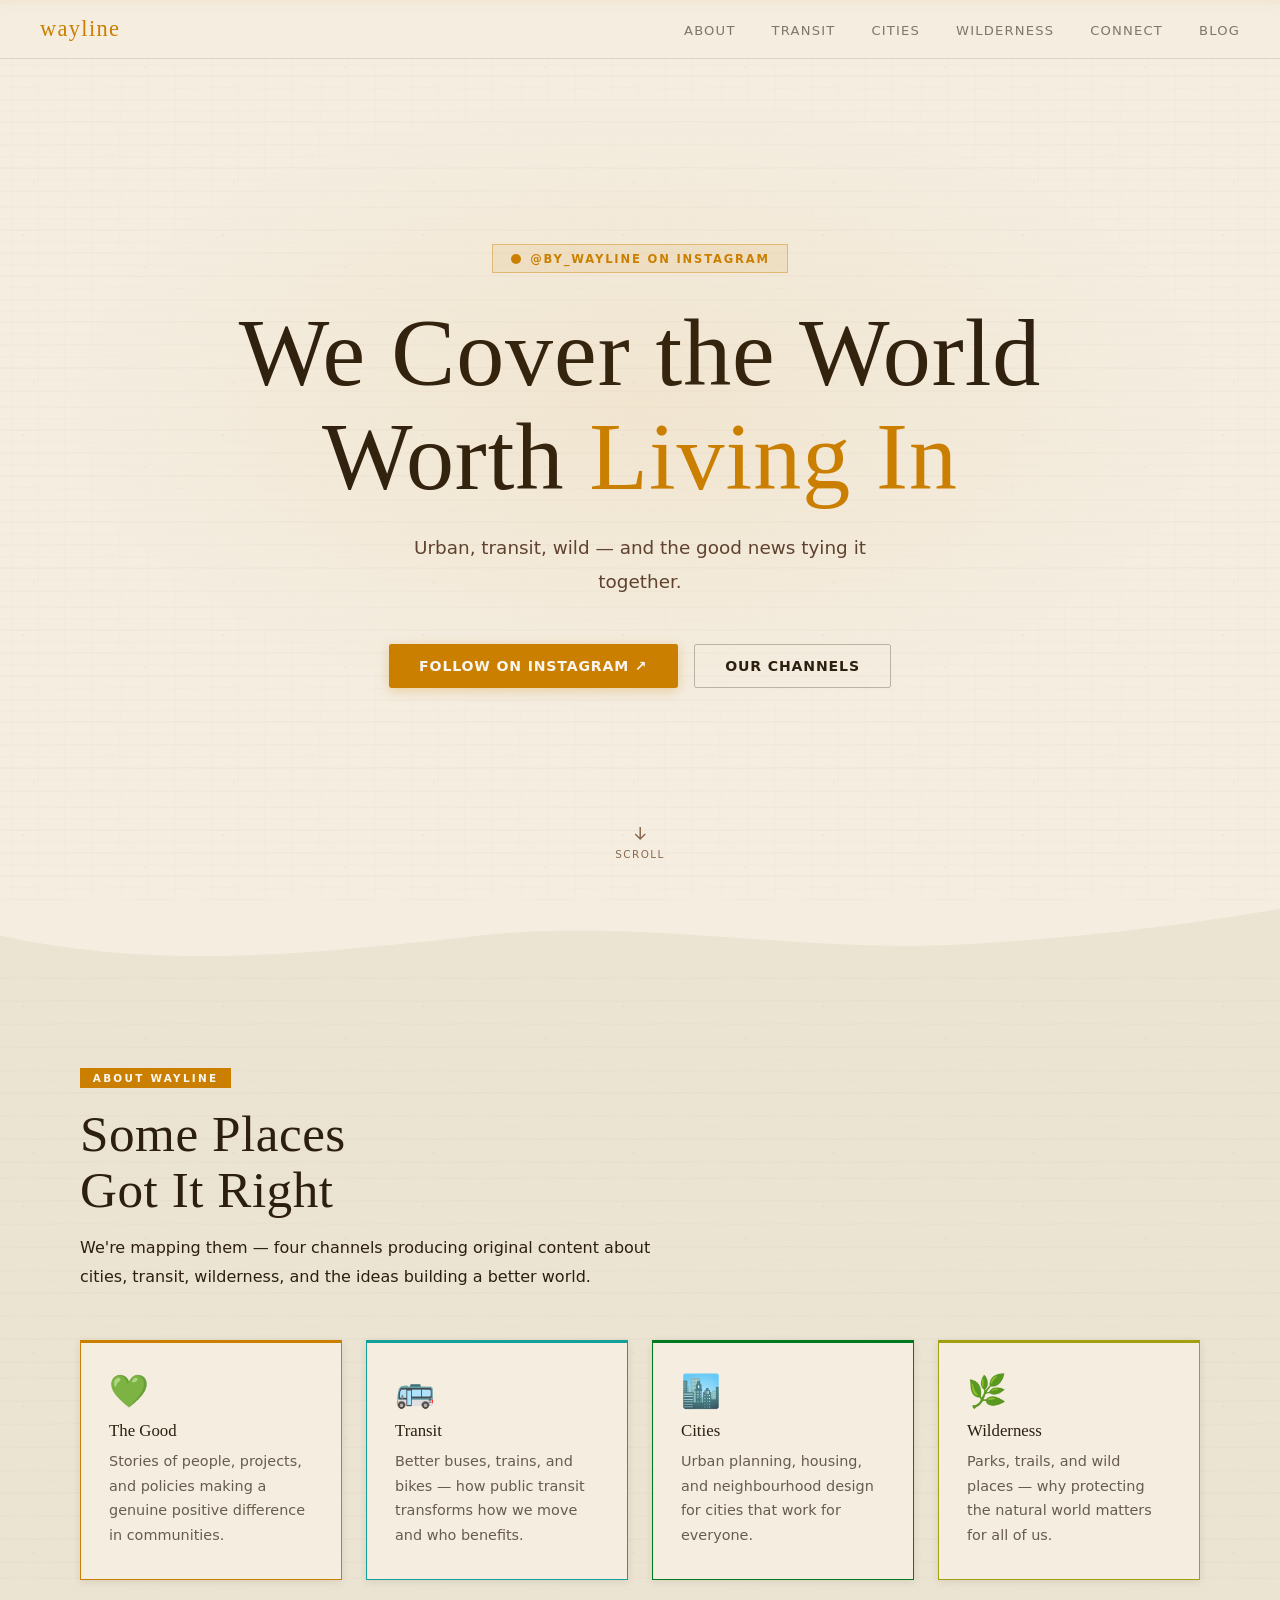
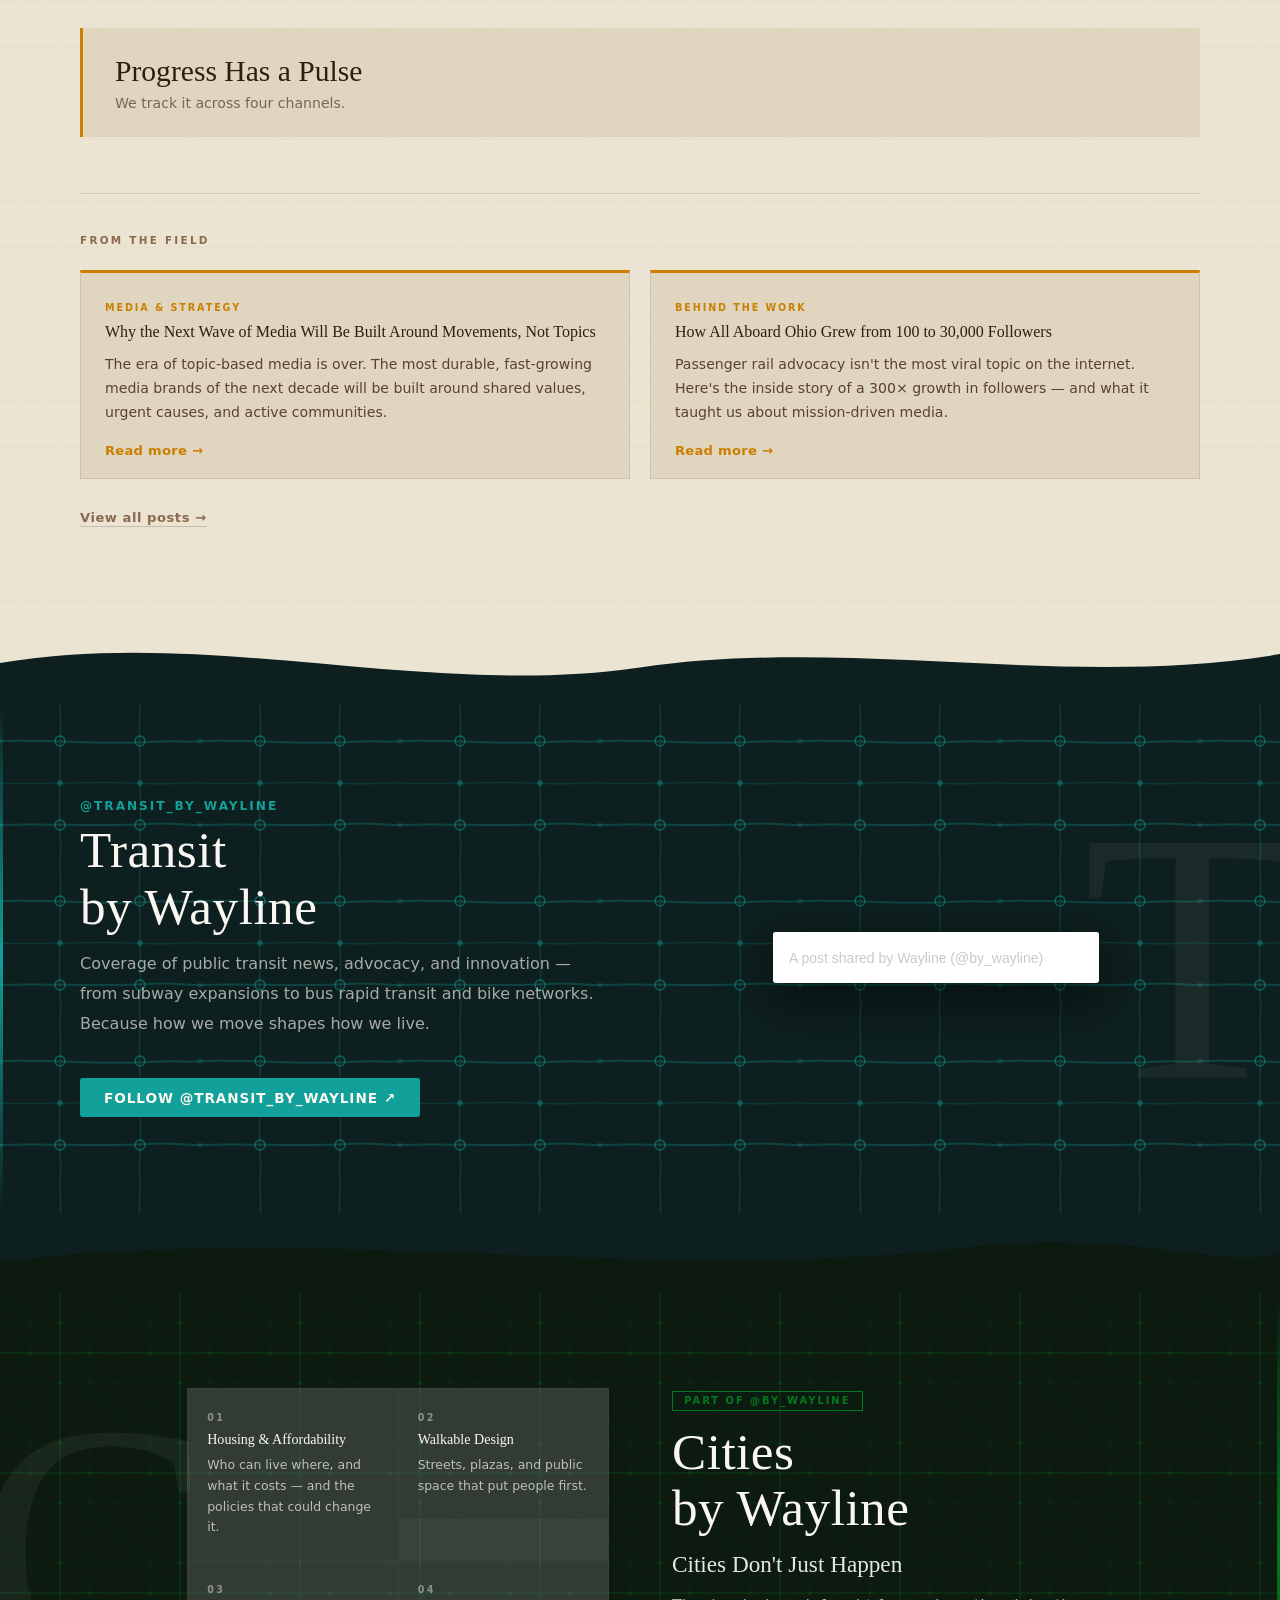
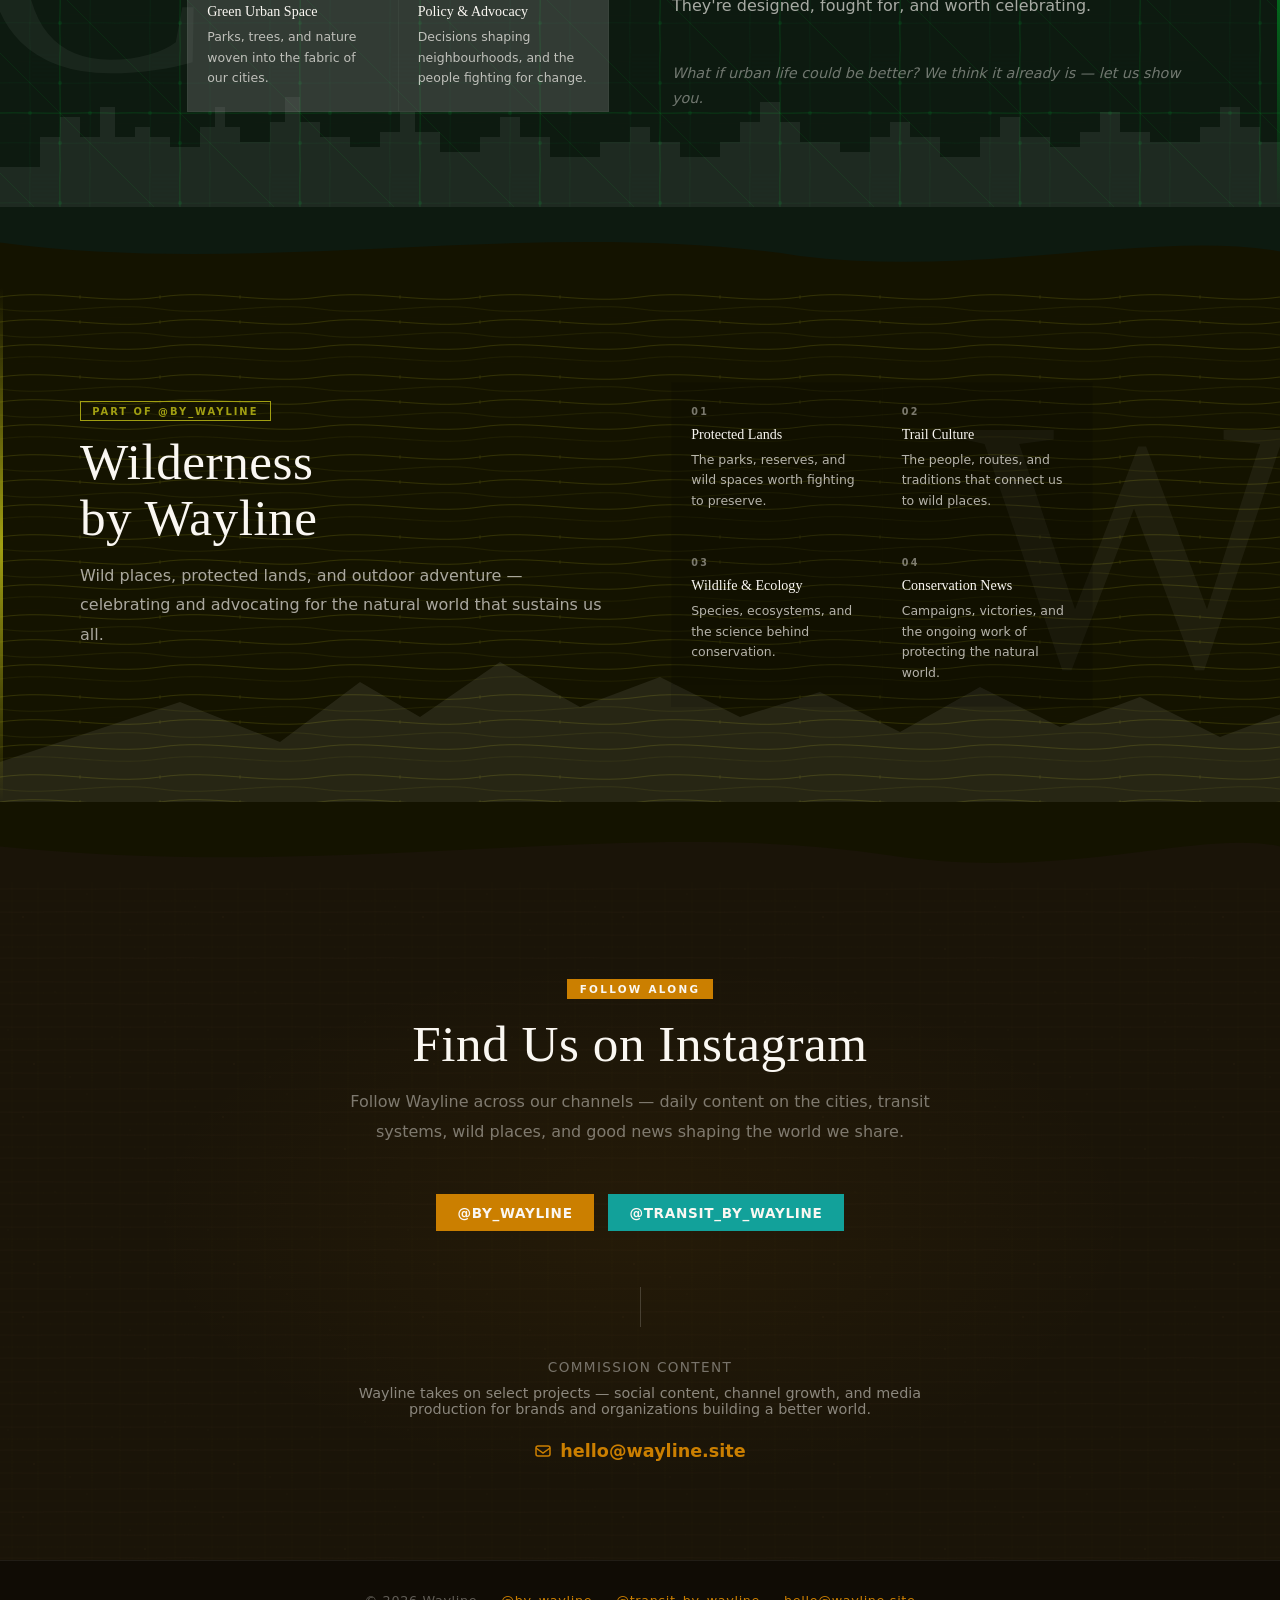
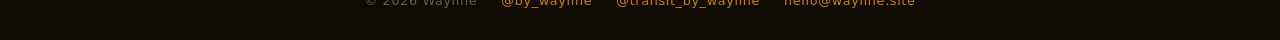
==== commit f2b21709: "Fixed markdown formatting and updated instagram embed sizing" ====
--- a/index.html
+++ b/index.html
@@ -130,23 +130,23 @@
         <p>Progress Has a Pulse</p>
         <span>We track it across four channels.</span>
       </blockquote>
-      <div class="work-strip reveal">
-        <p class="work-strip-label">Content partnerships</p>
-        <div class="work-cases">
-          <div class="work-case">
-            <span class="work-case-stat">300×</span>
-            <p><strong>All Aboard Ohio</strong> Rebrand, channel strategy, and content production. Grew from under 100 to 30,000+ followers and 1 million monthly views.</p>
-            <a href="/blog/post.html?post=all-aboard-ohio-instagram-growth" class="work-case-link">Read the story →</a>
-          </div>
-          <div class="work-case">
-            <span class="work-case-icon">🌊</span>
-            <p><strong>mangrovewater.org</strong> Full site launch and digital presence for a water-focused conservation initiative.</p>
-          </div>
-          <div class="work-case">
-            <span class="work-case-icon">🛤️</span>
-            <p><strong>esparail.org</strong> Brand kit and visual identity system for a rail advocacy organization.</p>
-          </div>
-        </div>
+      <div class="blog-preview reveal">
+        <p class="blog-preview-label">From the Field</p>
+        <div class="blog-preview-grid">
+          <article class="blog-preview-card">
+            <span class="blog-preview-cat">Media &amp; Strategy</span>
+            <h3><a href="/posts/movements-not-topics">Why the Next Wave of Media Will Be Built Around Movements, Not Topics</a></h3>
+            <p>The era of topic-based media is over. The most durable, fast-growing media brands of the next decade will be built around shared values, urgent causes, and active communities.</p>
+            <a href="/posts/movements-not-topics" class="blog-preview-link">Read more →</a>
+          </article>
+          <article class="blog-preview-card">
+            <span class="blog-preview-cat">Behind the Work</span>
+            <h3><a href="/posts/all-aboard-ohio-instagram-growth">How All Aboard Ohio Grew from 100 to 30,000 Followers</a></h3>
+            <p>Passenger rail advocacy isn't the most viral topic on the internet. Here's the inside story of a 300× growth in followers — and what it taught us about mission-driven media.</p>
+            <a href="/posts/all-aboard-ohio-instagram-growth" class="blog-preview-link">Read more →</a>
+          </article>
+        </div>
+        <a href="/blog/" class="blog-preview-all">View all posts →</a>
       </div>
     </div>
   </section>
--- a/style.css
+++ b/style.css
@@ -373,15 +373,15 @@
 .mission-card p { font-size: 0.9rem; line-height: 1.7; opacity: 0.7; }
 
 /* ============================================================
-   WORK / CASE STUDIES STRIP
-   ============================================================ */
-.work-strip {
+   BLOG PREVIEW STRIP  — about section
+   ============================================================ */
+.blog-preview {
   margin-top: 3.5rem;
   padding-top: 2.5rem;
   border-top: 1px solid rgba(44,31,15,0.12);
 }
 
-.work-strip-label {
+.blog-preview-label {
   font-family: var(--font-body);
   font-size: 0.65rem;
   font-weight: 700;
@@ -391,58 +391,78 @@
   margin-bottom: 1.5rem;
 }
 
-.work-cases {
+.blog-preview-grid {
   display: grid;
-  grid-template-columns: repeat(auto-fit, minmax(260px, 1fr));
+  grid-template-columns: repeat(auto-fit, minmax(280px, 1fr));
   gap: 1.25rem;
-}
-
-.work-case {
+  margin-bottom: 1.75rem;
+}
+
+.blog-preview-card {
   background: var(--paper-dark);
-  border-left: 3px solid var(--wayline);
-  padding: 1.25rem 1.5rem;
-}
-
-.work-case-stat {
-  display: block;
+  border-top: 3px solid var(--wayline);
+  border-left: 1px solid rgba(44,31,15,0.1);
+  border-right: 1px solid rgba(44,31,15,0.1);
+  border-bottom: 1px solid rgba(44,31,15,0.1);
+  padding: 1.4rem 1.5rem 1.2rem;
+  transition: transform 0.22s, box-shadow 0.22s;
+}
+.blog-preview-card:hover { transform: translateY(-3px); box-shadow: var(--shadow-sm); }
+
+.blog-preview-cat {
+  display: inline-block;
+  font-family: var(--font-body);
+  font-size: 0.6rem;
+  font-weight: 700;
+  letter-spacing: 0.2em;
+  text-transform: uppercase;
+  color: var(--wayline);
+  margin-bottom: 0.6rem;
+}
+
+.blog-preview-card h3 {
   font-family: var(--font-display);
-  font-size: 2rem;
-  color: var(--wayline);
-  line-height: 1;
-  margin-bottom: 0.6rem;
-}
-
-.work-case-icon {
-  display: block;
-  font-size: 1.6rem;
-  line-height: 1;
-  margin-bottom: 0.6rem;
-}
-
-.work-case p {
-  font-size: 0.9rem;
-  line-height: 1.65;
+  font-size: 1rem;
+  font-weight: 400;
+  line-height: 1.3;
+  margin-bottom: 0.65rem;
+  color: var(--ink);
+}
+
+.blog-preview-card h3 a {
+  color: inherit;
+  text-decoration: none;
+}
+.blog-preview-card h3 a:hover { color: var(--wayline); }
+
+.blog-preview-card p {
+  font-size: 0.88rem;
+  line-height: 1.7;
   color: var(--ink-mid);
-}
-
-.work-case p strong {
-  display: block;
-  font-weight: 600;
-  color: var(--ink);
-  margin-bottom: 0.25rem;
-}
-
-.work-case-link {
-  display: inline-block;
-  margin-top: 0.6rem;
+  margin-bottom: 0.9rem;
+}
+
+.blog-preview-link {
   font-size: 0.82rem;
   font-weight: 600;
   color: var(--wayline);
   text-decoration: none;
   letter-spacing: 0.02em;
 }
-
-.work-case-link:hover { text-decoration: underline; }
+.blog-preview-link:hover { text-decoration: underline; }
+
+.blog-preview-all {
+  display: inline-block;
+  font-size: 0.82rem;
+  font-weight: 600;
+  color: var(--ink-light);
+  text-decoration: none;
+  letter-spacing: 0.04em;
+  border-bottom: 1px solid rgba(44,31,15,0.2);
+  padding-bottom: 1px;
+  transition: color 0.2s, border-color 0.2s;
+}
+.blog-preview-all:hover { color: var(--wayline); border-color: var(--wayline); }
 
 /* Pull-quote callout — used in about section */
 .pull-quote {
@@ -579,8 +599,8 @@
 }
 
 .embed-frame {
-  width: 100%;
-  max-width: 400px;
+  width: 326px;
+  max-width: 100%;
   border-radius: var(--radius-sm);
   overflow: hidden;
   box-shadow: 0 16px 48px rgba(0,0,0,0.5);
@@ -594,7 +614,7 @@
 
 .embed-frame blockquote {
   margin: 0 !important;
-  width: 100% !important;
+  width: 326px !important;
   max-width: 100% !important;
   min-width: 0 !important;
   border-radius: 0 !important;
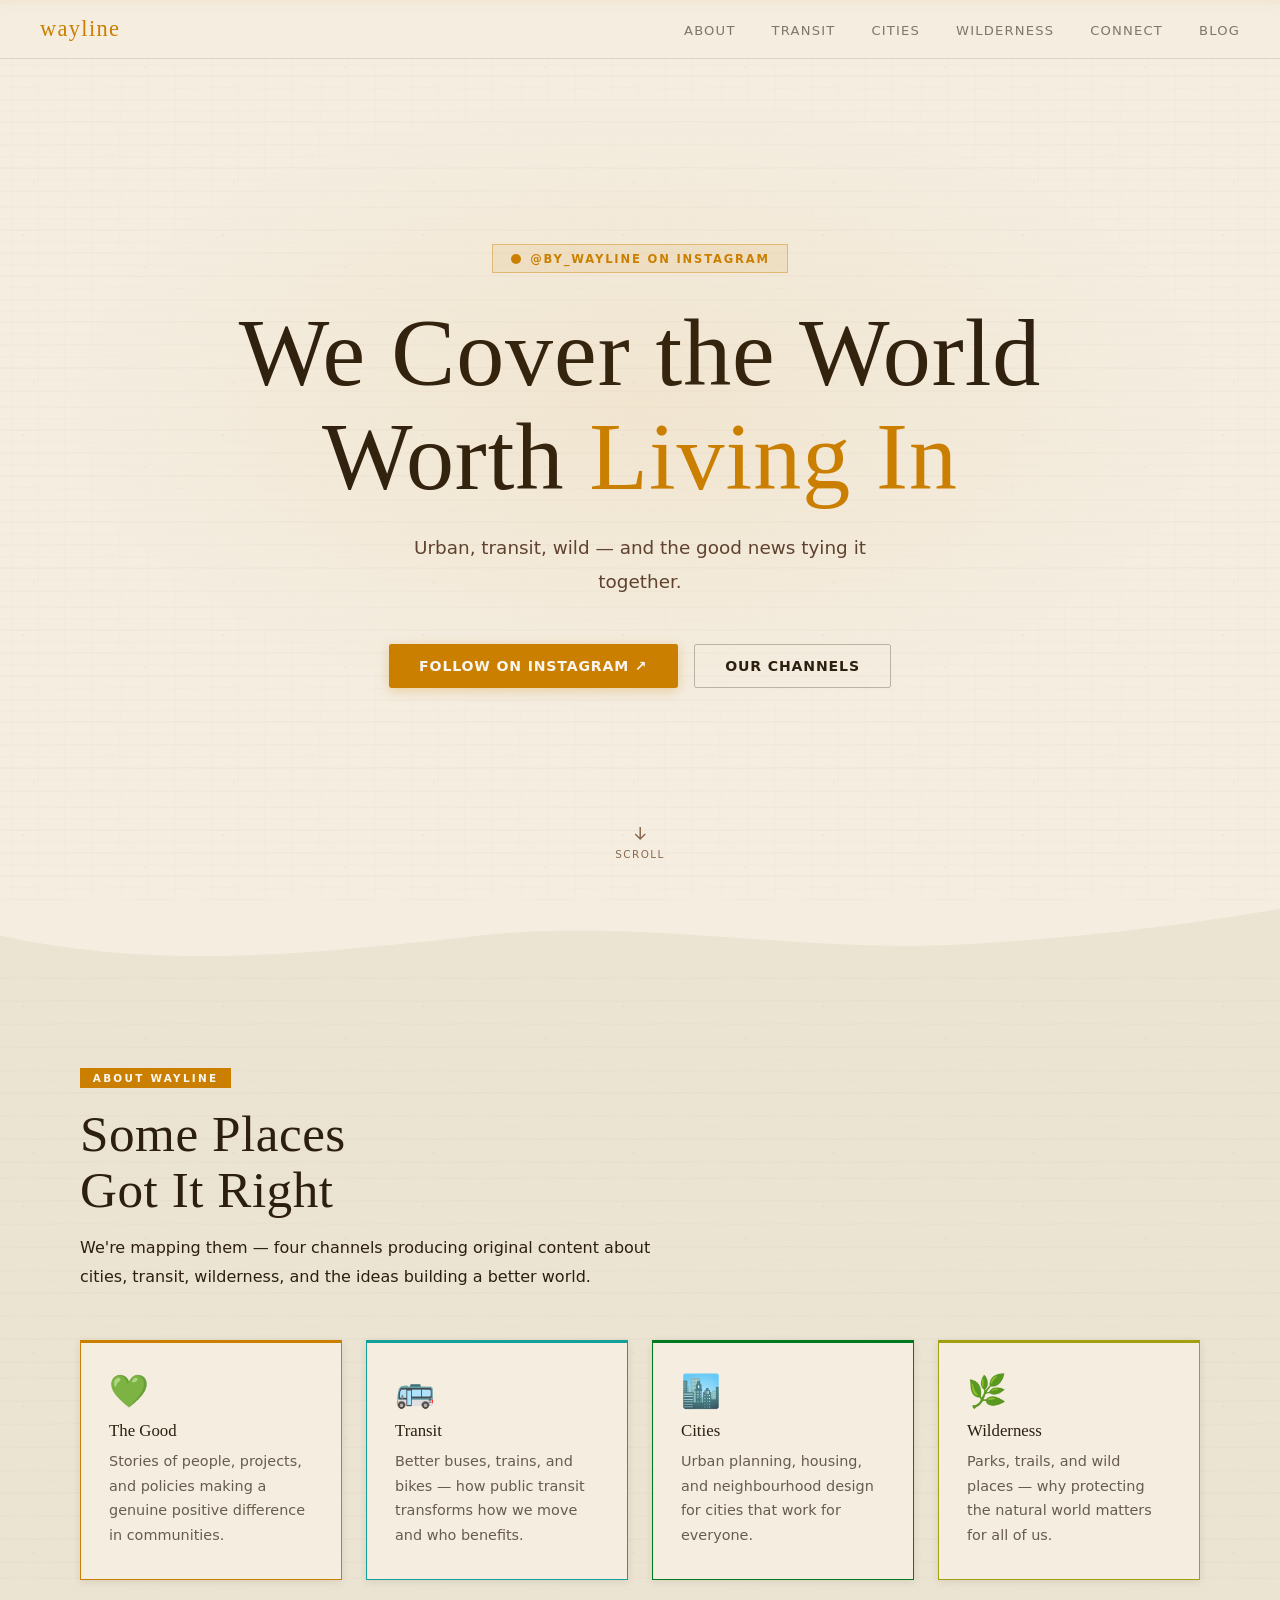
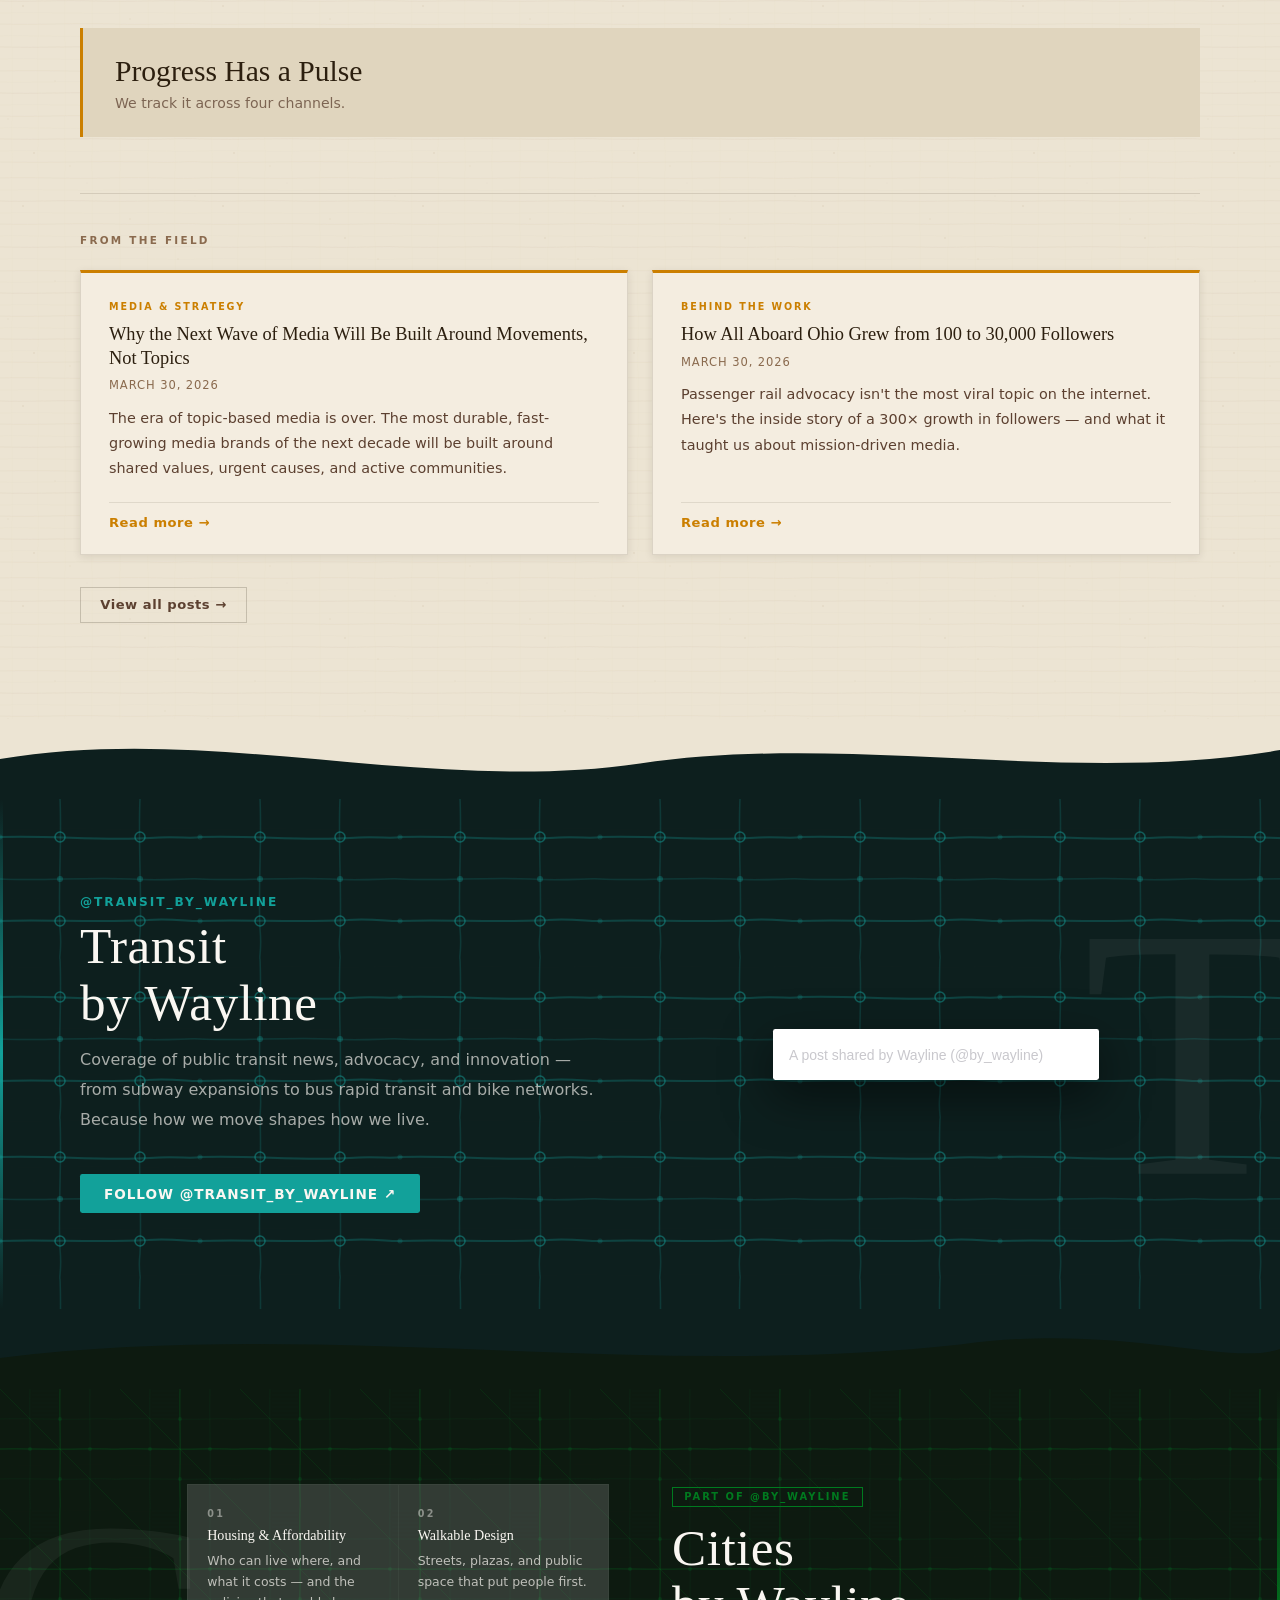
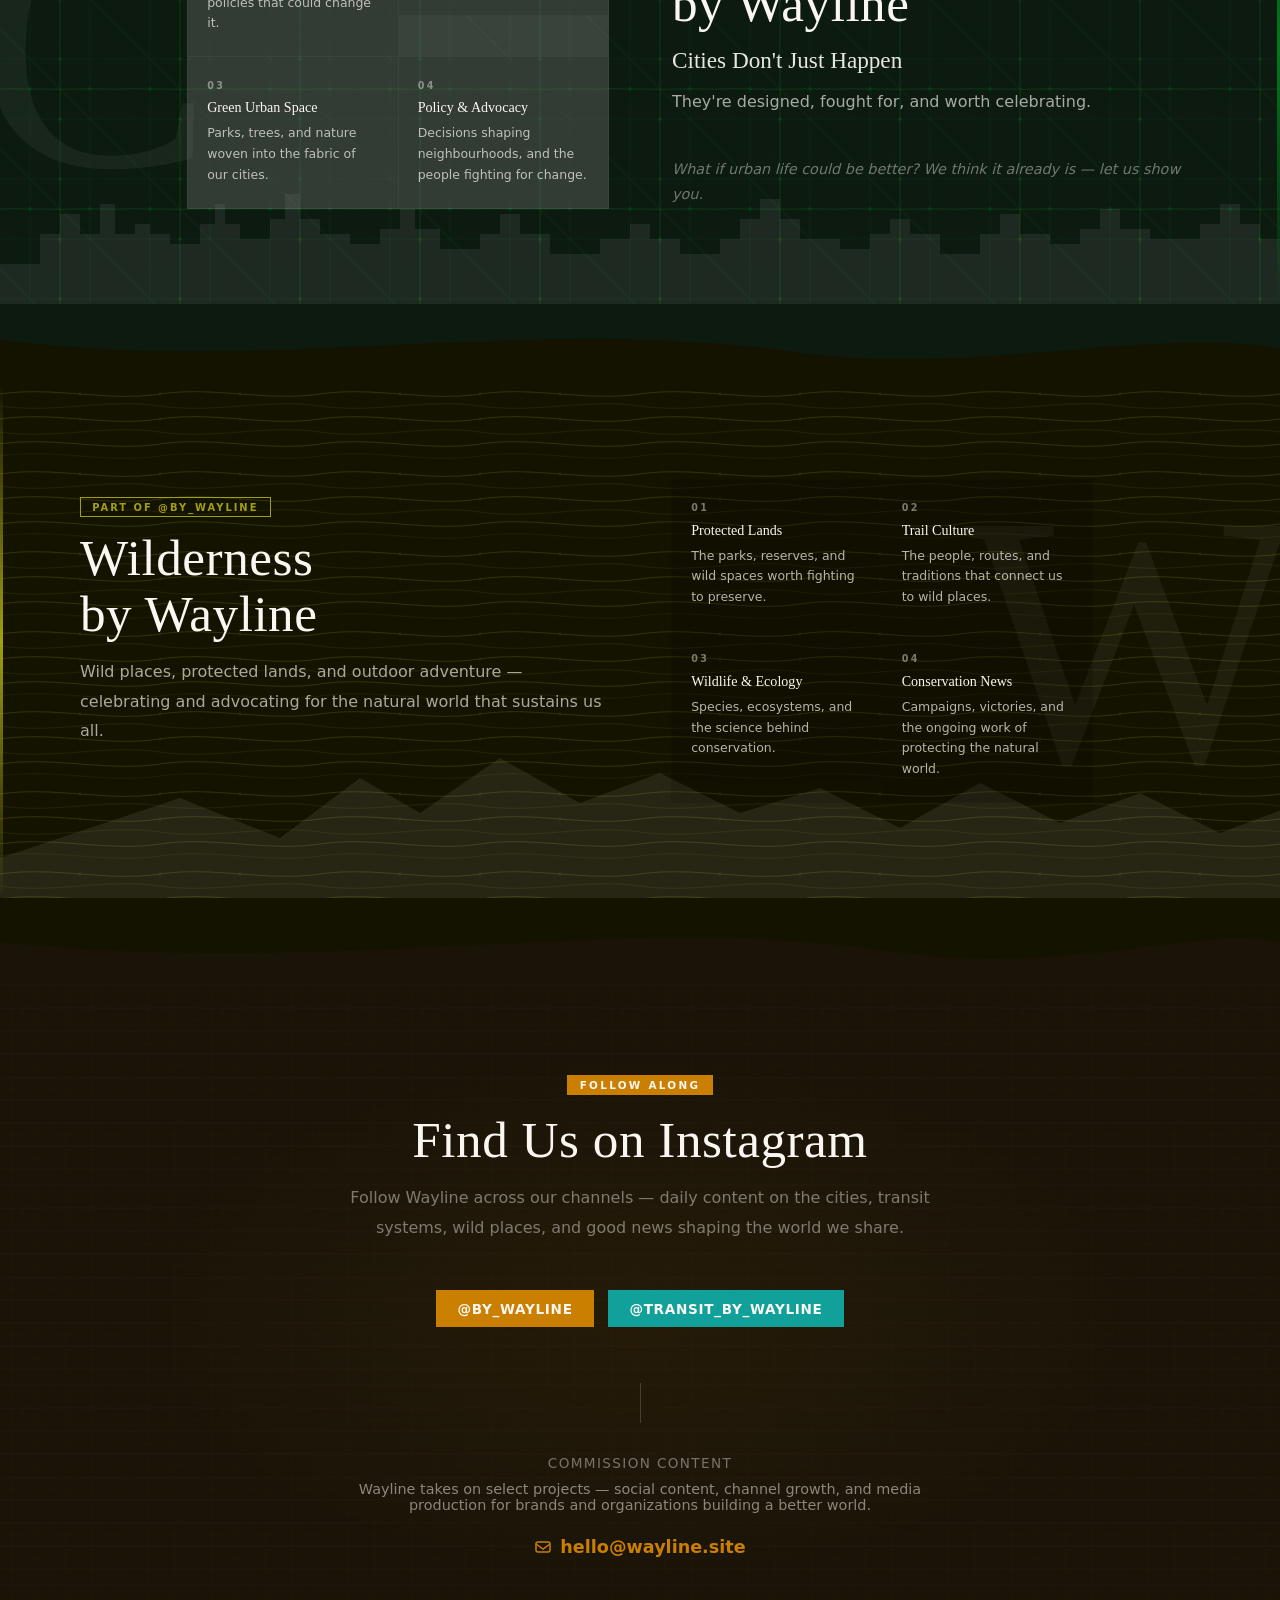
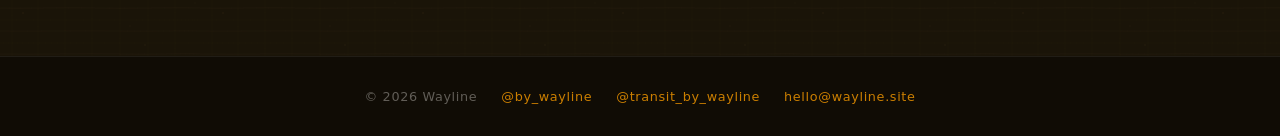
==== commit 128c2495: "fixed styling of posts on homepage" ====
--- a/index.html
+++ b/index.html
@@ -136,12 +136,14 @@
           <article class="blog-preview-card">
             <span class="blog-preview-cat">Media &amp; Strategy</span>
             <h3><a href="/posts/movements-not-topics">Why the Next Wave of Media Will Be Built Around Movements, Not Topics</a></h3>
+            <time class="blog-preview-date" datetime="2026-03-30">March 30, 2026</time>
             <p>The era of topic-based media is over. The most durable, fast-growing media brands of the next decade will be built around shared values, urgent causes, and active communities.</p>
             <a href="/posts/movements-not-topics" class="blog-preview-link">Read more →</a>
           </article>
           <article class="blog-preview-card">
             <span class="blog-preview-cat">Behind the Work</span>
             <h3><a href="/posts/all-aboard-ohio-instagram-growth">How All Aboard Ohio Grew from 100 to 30,000 Followers</a></h3>
+            <time class="blog-preview-date" datetime="2026-03-30">March 30, 2026</time>
             <p>Passenger rail advocacy isn't the most viral topic on the internet. Here's the inside story of a 300× growth in followers — and what it taught us about mission-driven media.</p>
             <a href="/posts/all-aboard-ohio-instagram-growth" class="blog-preview-link">Read more →</a>
           </article>
--- a/style.css
+++ b/style.css
@@ -394,20 +394,26 @@
 .blog-preview-grid {
   display: grid;
   grid-template-columns: repeat(auto-fit, minmax(280px, 1fr));
-  gap: 1.25rem;
-  margin-bottom: 1.75rem;
+  gap: 1.5rem;
+  margin-bottom: 2rem;
 }
 
 .blog-preview-card {
-  background: var(--paper-dark);
+  display: flex;
+  flex-direction: column;
+  background: var(--paper);
   border-top: 3px solid var(--wayline);
-  border-left: 1px solid rgba(44,31,15,0.1);
-  border-right: 1px solid rgba(44,31,15,0.1);
-  border-bottom: 1px solid rgba(44,31,15,0.1);
-  padding: 1.4rem 1.5rem 1.2rem;
+  border-left: 1px solid rgba(44,31,15,0.12);
+  border-right: 1px solid rgba(44,31,15,0.12);
+  border-bottom: 1px solid rgba(44,31,15,0.12);
+  padding: 1.75rem 1.75rem 1.5rem;
+  box-shadow: var(--shadow-sm);
   transition: transform 0.22s, box-shadow 0.22s;
 }
-.blog-preview-card:hover { transform: translateY(-3px); box-shadow: var(--shadow-sm); }
+.blog-preview-card:hover {
+  transform: translateY(-4px);
+  box-shadow: var(--shadow);
+}
 
 .blog-preview-cat {
   display: inline-block;
@@ -417,49 +423,71 @@
   letter-spacing: 0.2em;
   text-transform: uppercase;
   color: var(--wayline);
-  margin-bottom: 0.6rem;
+  margin-bottom: 0.65rem;
 }
 
 .blog-preview-card h3 {
   font-family: var(--font-display);
-  font-size: 1rem;
+  font-size: 1.15rem;
   font-weight: 400;
   line-height: 1.3;
-  margin-bottom: 0.65rem;
+  margin-bottom: 0.5rem;
   color: var(--ink);
 }
 
 .blog-preview-card h3 a {
   color: inherit;
   text-decoration: none;
+  transition: color 0.2s;
 }
 .blog-preview-card h3 a:hover { color: var(--wayline); }
 
+.blog-preview-date {
+  display: block;
+  font-size: 0.72rem;
+  font-family: var(--font-body);
+  letter-spacing: 0.08em;
+  text-transform: uppercase;
+  color: var(--ink-light);
+  margin-bottom: 0.85rem;
+}
+
 .blog-preview-card p {
-  font-size: 0.88rem;
-  line-height: 1.7;
+  font-size: 0.9rem;
+  line-height: 1.75;
   color: var(--ink-mid);
-  margin-bottom: 0.9rem;
+  margin-bottom: 1.25rem;
+  flex: 1;
 }
 
 .blog-preview-link {
+  display: inline-flex;
+  align-items: center;
+  gap: 0.25rem;
   font-size: 0.82rem;
   font-weight: 600;
   color: var(--wayline);
   text-decoration: none;
-  letter-spacing: 0.02em;
-}
-.blog-preview-link:hover { text-decoration: underline; }
+  letter-spacing: 0.04em;
+  margin-top: auto;
+  padding-top: 0.75rem;
+  border-top: 1px solid rgba(44,31,15,0.1);
+  transition: gap 0.2s, color 0.2s;
+}
+.blog-preview-link:hover { color: var(--wayline-dark); gap: 0.5rem; }
 
 .blog-preview-all {
-  display: inline-block;
+  display: inline-flex;
+  align-items: center;
+  gap: 0.35rem;
+  font-family: var(--font-body);
   font-size: 0.82rem;
   font-weight: 600;
-  color: var(--ink-light);
+  color: var(--ink-mid);
   text-decoration: none;
   letter-spacing: 0.04em;
-  border-bottom: 1px solid rgba(44,31,15,0.2);
-  padding-bottom: 1px;
+  padding: 0.6rem 1.2rem;
+  border: 1.5px solid rgba(44,31,15,0.2);
   transition: color 0.2s, border-color 0.2s;
 }
 .blog-preview-all:hover { color: var(--wayline); border-color: var(--wayline); }
